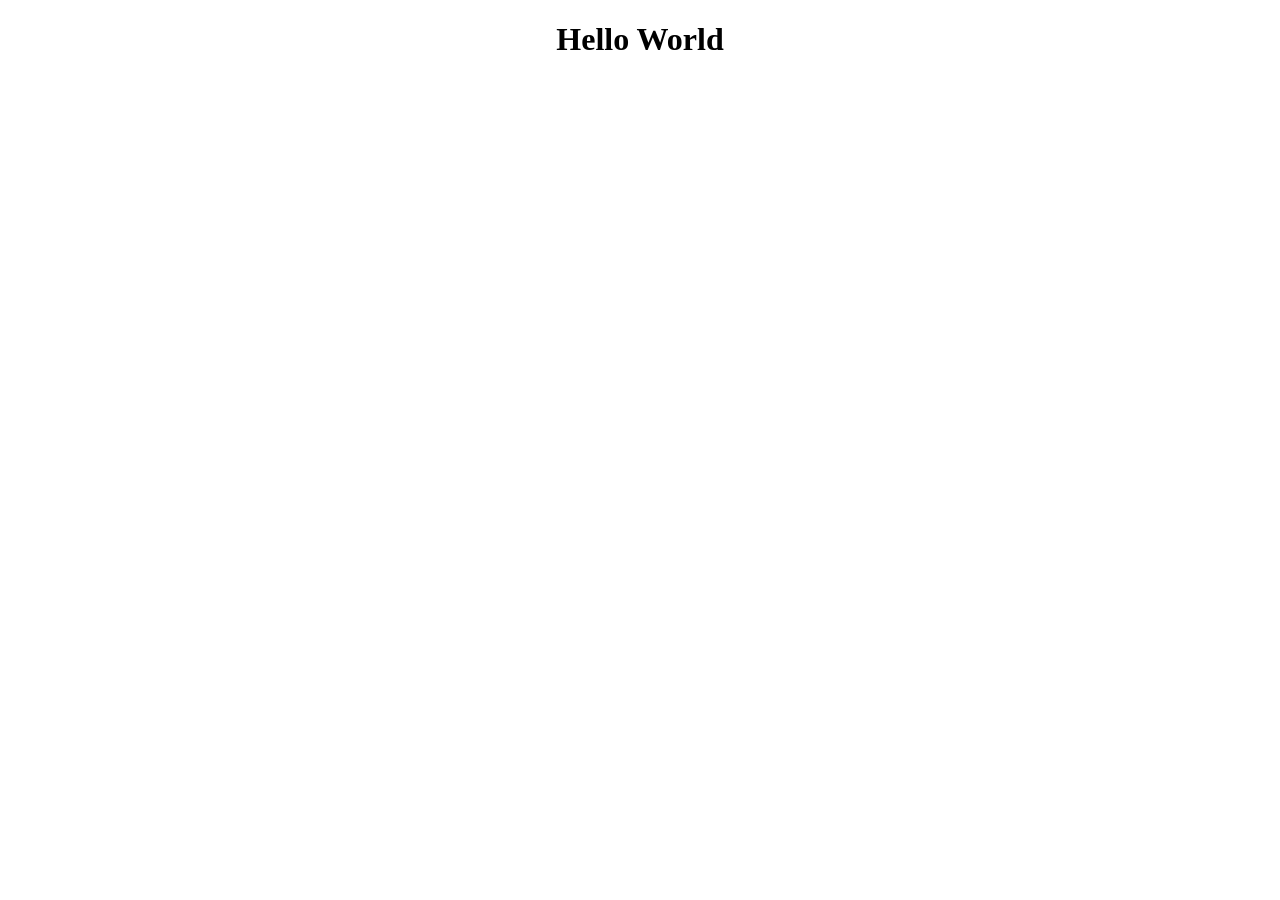
==== index.html @ 845182f7 "chore: prject setup" ====
<!DOCTYPE html>
<html lang="en">
<head>
    <meta charset="UTF-8">
    <meta name="viewport" content="width=device-width, initial-scale=1.0">
    <title>At Void Task USing Pure HTML & CSS

    </title>
</head>
<body>
    <div>
        <h1 style="text-align: center;">Hello World</h1>
    </div>
</body>
</html>
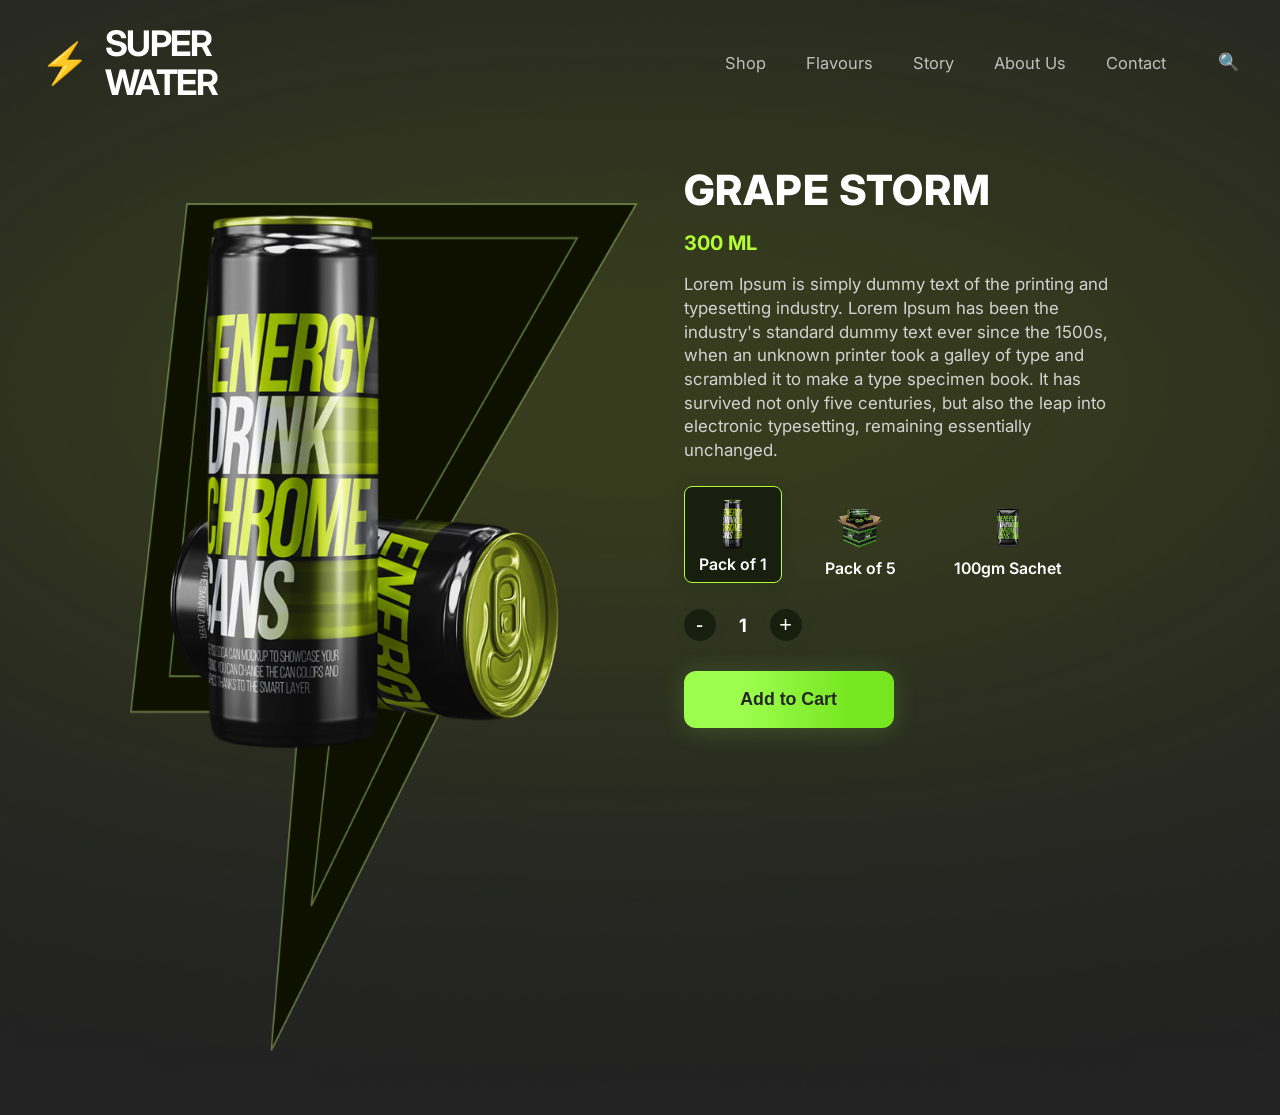
==== commit 46805fd3: "chore: added navbar and hero section" ====
--- a/index.html
+++ b/index.html
@@ -1,15 +1,80 @@
 <!DOCTYPE html>
 <html lang="en">
 <head>
-    <meta charset="UTF-8">
-    <meta name="viewport" content="width=device-width, initial-scale=1.0">
-    <title>At Void Task USing Pure HTML & CSS
-
-    </title>
+  <meta charset="UTF-8" />
+  <meta name="viewport" content="width=device-width, initial-scale=1.0"/>
+  <title>Super Water | Product Details</title>
+  <meta name="description" content="Super Water Energy Drink - Grape Storm Flavor, 300ML">
+  <link rel="stylesheet" href="css/style.css">
+  <!-- Google Fonts - Inter -->
+  <link rel="preconnect" href="https://fonts.googleapis.com">
+  <link rel="preconnect" href="https://fonts.gstatic.com" crossorigin>
+  <link href="https://fonts.googleapis.com/css2?family=Inter:wght@400;600;700;800&display=swap" rel="stylesheet">
 </head>
 <body>
-    <div>
-        <h1 style="text-align: center;">Hello World</h1>
+  <div class="product-page">
+    <header class="header">
+      <div class="header__logo">
+        <span class="header__logo-icon">⚡</span>
+        <span class="header__logo-text">SUPER<br>WATER</span>
+      </div>
+      <nav class="nav" aria-label="Main Navigation">
+        <ul class="nav__list">
+          <li class="nav__item"><a class="nav__link" href="#">Shop</a></li>
+          <li class="nav__item"><a class="nav__link" href="#">Flavours</a></li>
+          <li class="nav__item"><a class="nav__link" href="#">Story</a></li>
+          <li class="nav__item"><a class="nav__link" href="#">About Us</a></li>
+          <li class="nav__item"><a class="nav__link" href="#">Contact</a></li>
+        </ul>
+        <button class="nav__search" aria-label="Search">&#128269;</button>
+      </nav>
+      <button class="nav__menu-btn" aria-label="Menu" id="menuBtn">
+        &#9776;
+      </button>
+    </header>
+    <div class="nav__mobile-modal" id="mobileModal">
+      <ul class="nav__mobile-list">
+        <li><a class="nav__link" href="#">Shop</a></li>
+        <li><a class="nav__link" href="#">Flavours</a></li>
+        <li><a class="nav__link" href="#">Story</a></li>
+        <li><a class="nav__link" href="#">About Us</a></li>
+        <li><a class="nav__link" href="#">Contact</a></li>
+      </ul>
+      <button class="nav__mobile-close" id="closeModal" aria-label="Close">&times;</button>
     </div>
+    <main class="hero">
+      <section class="hero__left">
+        <img src="assets/images/super-water-can.png" alt="Super Water Energy Drink" class="hero__product-img"/>
+      </section>
+      <section class="hero__right">
+        <h1 class="hero__title">GRAPE STORM</h1>
+        <h2 class="hero__subtitle">300 ML</h2>
+        <p class="hero__desc">
+          Lorem Ipsum is simply dummy text of the printing and typesetting industry. Lorem Ipsum has been the industry's standard dummy text ever since the 1500s, when an unknown printer took a galley of type and scrambled it to make a type specimen book. It has survived not only five centuries, but also the leap into electronic typesetting, remaining essentially unchanged.
+        </p>
+        <div class="hero__packs">
+          <div class="pack-option pack-option--selected">
+            <img src="assets/images/pack-1.png" alt="Pack of 1" class="pack-option__img" />
+            <span class="pack-option__desc">Pack of 1</span>
+          </div>
+          <div class="pack-option">
+            <img src="assets/images/pack-5.png" alt="Pack of 5" class="pack-option__img" />
+            <span class="pack-option__desc">Pack of 5</span>
+          </div>
+          <div class="pack-option">
+            <img src="assets/images/pack-100gm.png" alt="100gm Sachet" class="pack-option__img" />
+            <span class="pack-option__desc">100gm Sachet</span>
+          </div>
+        </div>
+        <div class="hero__quantity">
+          <button class="quantity__btn" id="decrementBtn" type="button">-</button>
+          <span class="quantity__count" id="quantityCount">1</span>
+          <button class="quantity__btn" id="incrementBtn" type="button">+</button>
+        </div>
+        <button class="hero__addcart">Add to Cart</button>
+      </section>
+    </main>
+  </div>
+  <script src="js/script.js"></script>
 </body>
-</html>+</html>
--- a/css/style.css
+++ b/css/style.css
@@ -0,0 +1,612 @@
+/* ==========================================
+   SUPER WATER - Product Page Stylesheet
+   ========================================== */
+
+/* ==========================================
+   GLOBAL STYLES & RESET
+   ========================================== */
+* {
+  margin: 0;
+  padding: 0;
+  box-sizing: border-box;
+}
+
+html {
+  scroll-behavior: smooth;
+}
+
+body {
+  margin: 0;
+  background: #232323;
+  color: #fff;
+  font-family: 'Inter', -apple-system, BlinkMacSystemFont, 'Segoe UI', Arial, sans-serif;
+  overflow-x: hidden;
+}
+
+/* ==========================================
+   PRODUCT PAGE CONTAINER
+   ========================================== */
+.product-page {
+  background: #232323 url('../assets/images/hero-background.png') no-repeat center center;
+  background-size: cover;
+  /* min-height: 50vh; */
+  padding: 0;
+  position: relative;
+}
+
+/* ==========================================
+   HEADER & NAVIGATION
+   ========================================== */
+.header {
+  display: flex;
+  align-items: center;
+  justify-content: space-between;
+  padding: 24px 40px 0 40px;
+  position: relative;
+  background: transparent;
+}
+
+.header__logo {
+  display: flex;
+  align-items: center;
+  font-weight: bold;
+  font-size: 2.2rem;
+  letter-spacing: -0.04em;
+  line-height: 1.1;
+  cursor: pointer;
+  transition: transform 0.2s ease;
+}
+
+.header__logo:hover {
+  transform: scale(1.05);
+}
+
+.header__logo-icon {
+  font-size: 2.5rem;
+  color: #b3ff35;
+  margin-right: 16px;
+  animation: pulse 2s ease-in-out infinite;
+}
+
+@keyframes pulse {
+  0%, 100% {
+    opacity: 1;
+  }
+  50% {
+    opacity: 0.7;
+  }
+}
+
+.header__logo-text {
+  display: block;
+  color: #fff;
+}
+
+/* Navigation Styles */
+.nav {
+  display: flex;
+  align-items: center;
+  gap: 32px;
+}
+
+.nav__list {
+  display: flex;
+  align-items: center;
+  gap: 24px;
+  list-style: none;
+  padding: 0;
+  margin: 0;
+}
+
+.nav__link {
+  text-decoration: none;
+  color: #bfbfbf;
+  font-size: 1.03rem;
+  padding: 4px 8px;
+  position: relative;
+  transition: color 0.2s ease;
+}
+
+.nav__link::after {
+  content: '';
+  position: absolute;
+  bottom: 0;
+  left: 50%;
+  width: 0;
+  height: 2px;
+  background: #b3ff35;
+  transition: width 0.3s ease, left 0.3s ease;
+}
+
+.nav__link:hover,
+.nav__link:focus {
+  color: #b3ff35;
+  font-weight: 600;
+}
+
+.nav__link:hover::after {
+  width: 100%;
+  left: 0;
+}
+
+.nav__search {
+  background: transparent;
+  border: none;
+  color: #bfbfbf;
+  font-size: 1.08rem;
+  margin-left: 12px;
+  cursor: pointer;
+  transition: all 0.2s ease;
+}
+
+.nav__search:hover {
+  color: #b3ff35;
+  transform: scale(1.1);
+}
+
+.nav__menu-btn {
+  display: none;
+  background: none;
+  border: none;
+  color: #b3ff35;
+  font-size: 2.1rem;
+  cursor: pointer;
+  margin-left: 16px;
+  transition: transform 0.2s ease;
+}
+
+.nav__menu-btn:hover {
+  transform: rotate(90deg);
+}
+
+/* ==========================================
+   MOBILE NAVIGATION MODAL
+   ========================================== */
+.nav__mobile-modal {
+  display: none;
+  position: fixed;
+  top: 0;
+  left: 0;
+  right: 0;
+  z-index: 2000;
+  background: rgba(35, 35, 35, 0.98);
+  backdrop-filter: blur(10px);
+  padding: 32px 0 0 0;
+  animation: slideDown 0.3s ease;
+}
+
+.nav__mobile-modal.active {
+  display: block;
+}
+
+.nav__mobile-list {
+  list-style: none;
+  margin: 0;
+  padding: 0 24px;
+  display: flex;
+  flex-direction: column;
+  gap: 20px;
+  font-size: 1.15rem;
+}
+
+.nav__mobile-list .nav__link {
+  display: block;
+  padding: 12px 8px;
+  border-bottom: 1px solid rgba(179, 255, 53, 0.1);
+}
+
+.nav__mobile-close {
+  position: absolute;
+  top: 16px;
+  right: 24px;
+  background: none;
+  border: none;
+  font-size: 2rem;
+  color: #b3ff35;
+  cursor: pointer;
+  transition: transform 0.2s ease;
+}
+
+.nav__mobile-close:hover {
+  transform: rotate(90deg);
+}
+
+@keyframes slideDown {
+  from {
+    transform: translateY(-100%);
+    opacity: 0;
+  }
+  to {
+    transform: translateY(0);
+    opacity: 1;
+  }
+}
+
+/* ==========================================
+   HERO SECTION
+   ========================================== */
+.hero {
+  display: flex;
+  align-items: start;
+  min-height: 76vh;
+  padding: 64px 54px;
+  position: relative;
+  z-index: 1;
+  max-width: 1138px;
+  margin: 0 auto;
+}
+
+.hero__left {
+  flex: 1.1 1 0;
+  display: flex;
+  align-items: center;
+  justify-content: center;
+  position: relative;
+}
+
+.hero__product-img {
+  max-width: 638px;
+  height: 886px;
+  width: 98%;
+  /* object-fit: contain; */
+  animation: float 3s ease-in-out infinite;
+}
+
+@keyframes float {
+  0%, 100% {
+    transform: translateY(0);
+  }
+  50% {
+    transform: translateY(-10px);
+  }
+}
+
+.hero__right {
+  flex: 1 1 0;
+  display: flex;
+  flex-direction: column;
+  align-items: flex-start;
+  padding-left: 40px;
+  z-index: 1;
+}
+
+.hero__title {
+  font-size: 2.6rem;
+  font-weight: 800;
+  letter-spacing: 0.02em;
+  margin: 0 0 16px 0;
+  color: #fff;
+  animation: fadeInUp 0.6s ease;
+}
+
+@keyframes fadeInUp {
+  from {
+    opacity: 0;
+    transform: translateY(20px);
+  }
+  to {
+    opacity: 1;
+    transform: translateY(0);
+  }
+}
+
+.hero__subtitle {
+  font-size: 1.25rem;
+  font-weight: 700;
+  color: #b3ff35;
+  margin: 0 0 18px 0;
+  animation: fadeInUp 0.6s ease 0.1s backwards;
+}
+
+.hero__desc {
+  font-size: 1.055rem;
+  max-width: 440px;
+  color: #d3d3d3;
+  margin: 0 0 28px 0;
+  line-height: 1.4;
+  animation: fadeInUp 0.6s ease 0.2s backwards;
+}
+
+/* ==========================================
+   PACK OPTIONS
+   ========================================== */
+.hero__packs {
+  display: flex;
+  align-items: flex-end;
+  gap: 28px;
+  margin-bottom: 22px;
+  animation: fadeInUp 0.6s ease 0.3s backwards;
+}
+
+.pack-option {
+  display: flex;
+  flex-direction: column;
+  align-items: center;
+  cursor: pointer;
+  border-radius: 8px;
+  padding: 8px 14px;
+  background: transparent;
+  transition: all 0.3s ease;
+  border: 1.5px solid transparent;
+}
+
+.pack-option--selected,
+.pack-option:hover {
+  background: #181f0f;
+  border-color: #b3ff35;
+  box-shadow: 0 2px 16px 0 rgba(13, 38, 10, 0.2);
+  transform: translateY(-4px);
+}
+
+.pack-option__img {
+  width: 54px;
+  height: 54px;
+  object-fit: contain;
+  margin-bottom: 6px;
+  transition: transform 0.2s ease;
+}
+
+.pack-option:hover .pack-option__img {
+  transform: scale(1.1);
+}
+
+.pack-option__desc {
+  color: #fff;
+  font-weight: 600;
+  font-size: 0.99rem;
+  margin-bottom: 0px;
+  text-align: center;
+}
+
+/* ==========================================
+   QUANTITY SELECTOR
+   ========================================== */
+.hero__quantity {
+  display: flex;
+  align-items: center;
+  gap: 13px;
+  margin-bottom: 30px;
+  animation: fadeInUp 0.6s ease 0.4s backwards;
+}
+
+.quantity__btn {
+  width: 32px;
+  height: 32px;
+  border-radius: 50%;
+  border: none;
+  background: #181f0f;
+  color: #fff;
+  font-size: 1.35rem;
+  cursor: pointer;
+  transition: all 0.2s ease;
+  box-shadow: 0 1px 8px 0 rgba(38, 63, 38, 0.33);
+}
+
+.quantity__btn:hover {
+  background: #b3ff35;
+  color: #232323;
+  transform: scale(1.1);
+}
+
+.quantity__btn:active {
+  transform: scale(0.95);
+}
+
+.quantity__count {
+  font-weight: bold;
+  font-size: 1.15rem;
+  min-width: 28px;
+  text-align: center;
+  color: #fff;
+}
+
+/* ==========================================
+   ADD TO CART BUTTON
+   ========================================== */
+.hero__addcart {
+  margin-top: 0px;
+  padding: 18px 0px;
+  width: 210px;
+  font-size: 1.11rem;
+  border-radius: 12px;
+  border: none;
+  color: #242724;
+  background: linear-gradient(92deg, #9cfd4d 30%, #75e620 80%);
+  font-weight: 700;
+  cursor: pointer;
+  box-shadow: 0 2px 24px 0 rgba(136, 245, 82, 0.2);
+  transition: all 0.3s ease;
+  animation: fadeInUp 0.6s ease 0.5s backwards;
+  position: relative;
+  overflow: hidden;
+}
+
+.hero__addcart::before {
+  content: '';
+  position: absolute;
+  top: 50%;
+  left: 50%;
+  width: 0;
+  height: 0;
+  border-radius: 50%;
+  background: rgba(255, 255, 255, 0.3);
+  transform: translate(-50%, -50%);
+  transition: width 0.6s, height 0.6s;
+}
+
+.hero__addcart:hover::before {
+  width: 300px;
+  height: 300px;
+}
+
+.hero__addcart:hover {
+  background: linear-gradient(88deg, #b3ff35 30%, #75e620 90%);
+  /* color: #fff; */
+  box-shadow: 0 4px 28px 0 rgba(179, 255, 53, 0.4);
+  transform: translateY(-2px);
+}
+
+.hero__addcart:active {
+  transform: translateY(0);
+}
+
+/* ==========================================
+   RESPONSIVE STYLES
+   ========================================== */
+
+/* Tablet (1024px and below) */
+@media (max-width: 1024px) {
+  .hero {
+    align-items: flex-start;
+    padding: 54px 28px;
+  }
+
+  .hero__left {
+    align-items: flex-start;
+    justify-content: flex-start;
+  }
+
+  .hero__right {
+    padding-left: 20px;
+    margin-top: 0;
+    width: 100%;
+  }
+
+  .hero__product-img {
+    max-width: 450px;
+    height: auto;
+  }
+}
+
+/* Mobile (768px and below) */
+@media (max-width: 768px) {
+  .header {
+    padding: 16px 14px 0 14px;
+  }
+
+  .header__logo {
+    font-size: 1.8rem;
+  }
+
+  .header__logo-icon {
+    font-size: 2rem;
+    margin-right: 12px;
+  }
+
+  .nav__list,
+  .nav__search {
+    display: none;
+  }
+
+  .nav__menu-btn {
+    display: block;
+  }
+
+  .hero {
+    flex-direction: column;
+    padding: 20px 16px;
+    align-items: center;
+  }
+
+  .hero__left {
+    width: 100%;
+    justify-content: center;
+    align-items: center;
+    padding-bottom: 20px;
+  }
+
+  .hero__product-img {
+    max-width: 300px;
+    height: auto;
+    margin: 0 auto;
+    display: block;
+  }
+
+  .hero__right {
+    padding-left: 0;
+    align-items: center;
+    text-align: center;
+    width: 100%;
+  }
+
+  .hero__title {
+    font-size: 2rem;
+  }
+
+  .hero__subtitle {
+    font-size: 1.1rem;
+  }
+
+  .hero__desc {
+    font-size: 0.99rem;
+    text-align: left;
+  }
+
+  .hero__packs {
+    gap: 12px;
+    flex-wrap: wrap;
+    justify-content: center;
+  }
+
+  .pack-option {
+    padding: 6px 10px;
+  }
+
+  .pack-option__img {
+    width: 48px;
+    height: 48px;
+  }
+
+  .pack-option__desc {
+    font-size: 0.9rem;
+  }
+
+  .hero__addcart {
+    width: 100%;
+    max-width: 280px;
+  }
+}
+
+/* Small Mobile (480px and below) */
+@media (max-width: 480px) {
+  .header__logo {
+    font-size: 1.5rem;
+  }
+
+  .hero__title {
+    font-size: 1.6rem;
+  }
+
+  .hero__packs {
+    gap: 8px;
+  }
+
+  .pack-option__img {
+    width: 40px;
+    height: 40px;
+  }
+
+  .pack-option__desc {
+    font-size: 0.85rem;
+  }
+}
+
+/* ==========================================
+   ACCESSIBILITY & FOCUS STATES
+   ========================================== */
+button:focus,
+a:focus {
+  outline: 2px solid #b3ff35;
+  outline-offset: 2px;
+}
+
+/* Reduce motion for users who prefer it */
+@media (prefers-reduced-motion: reduce) {
+  *,
+  *::before,
+  *::after {
+    animation-duration: 0.01ms !important;
+    animation-iteration-count: 1 !important;
+    transition-duration: 0.01ms !important;
+  }
+}
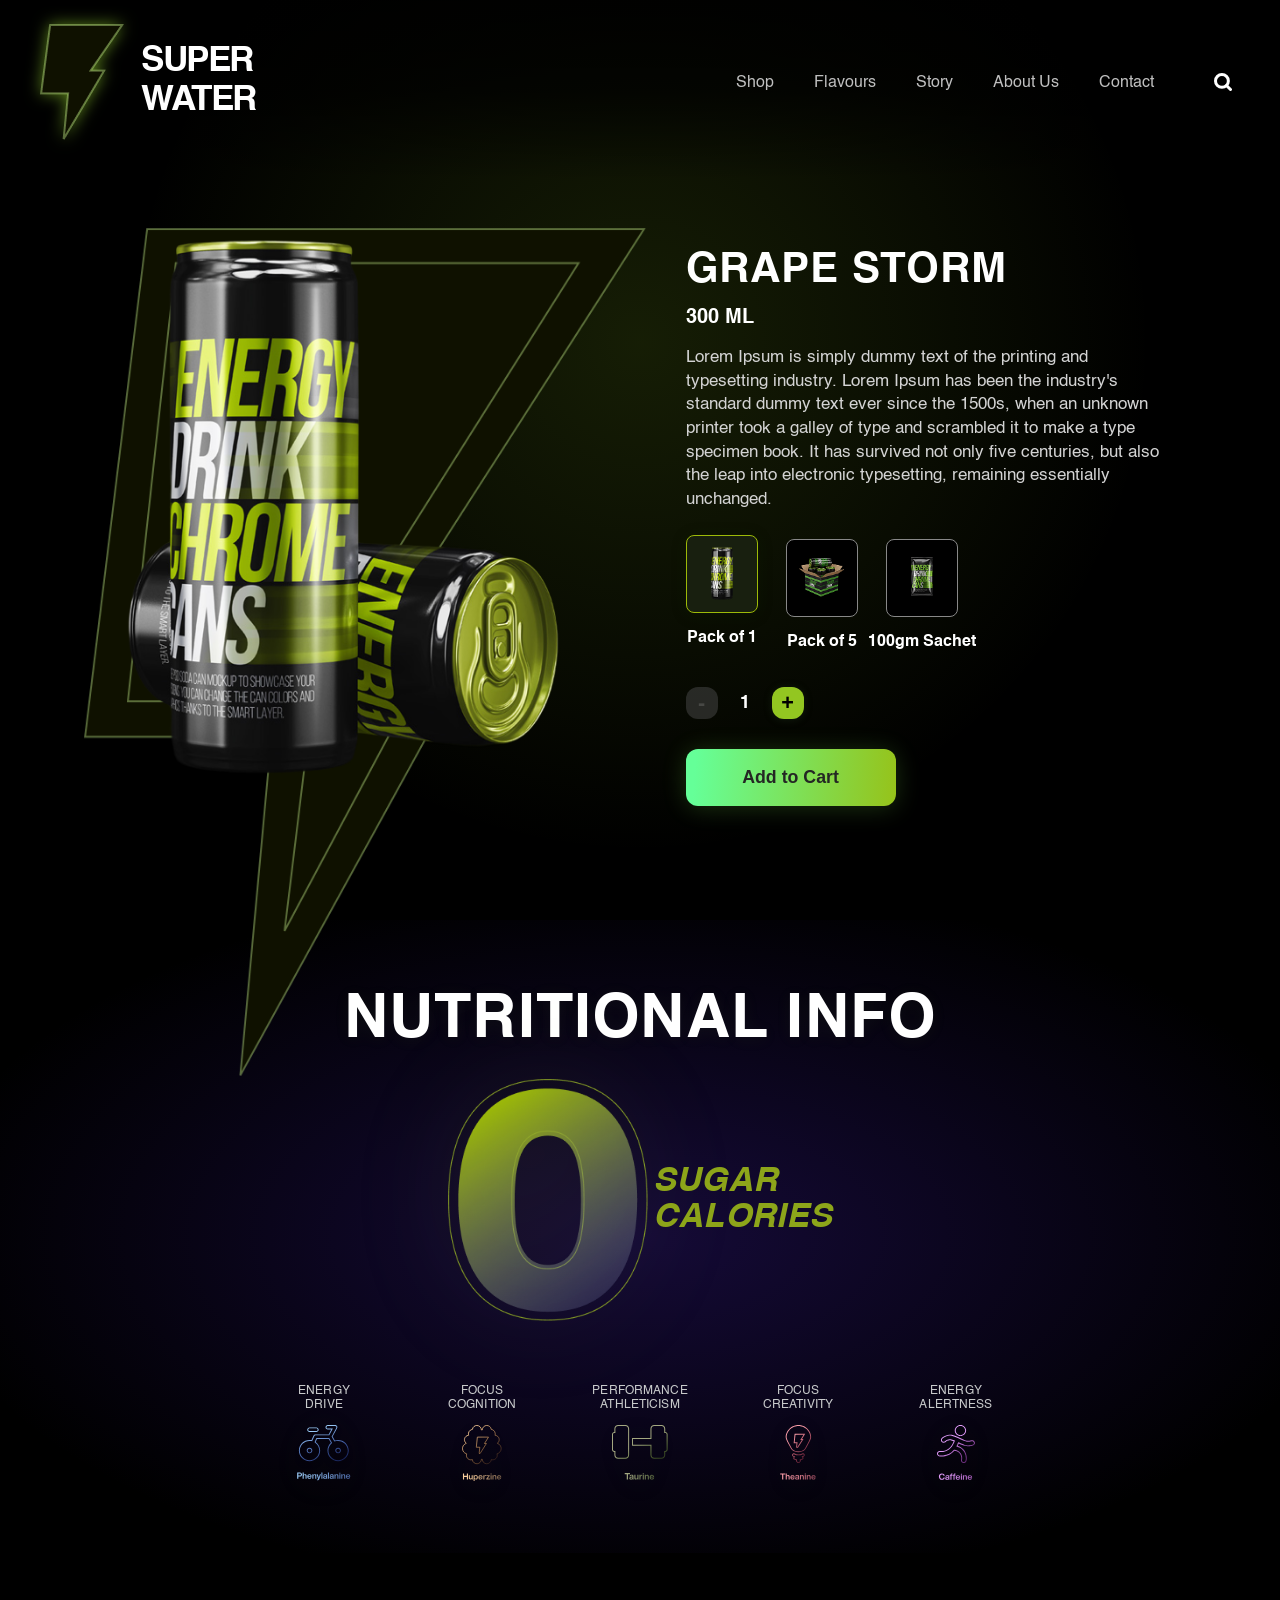
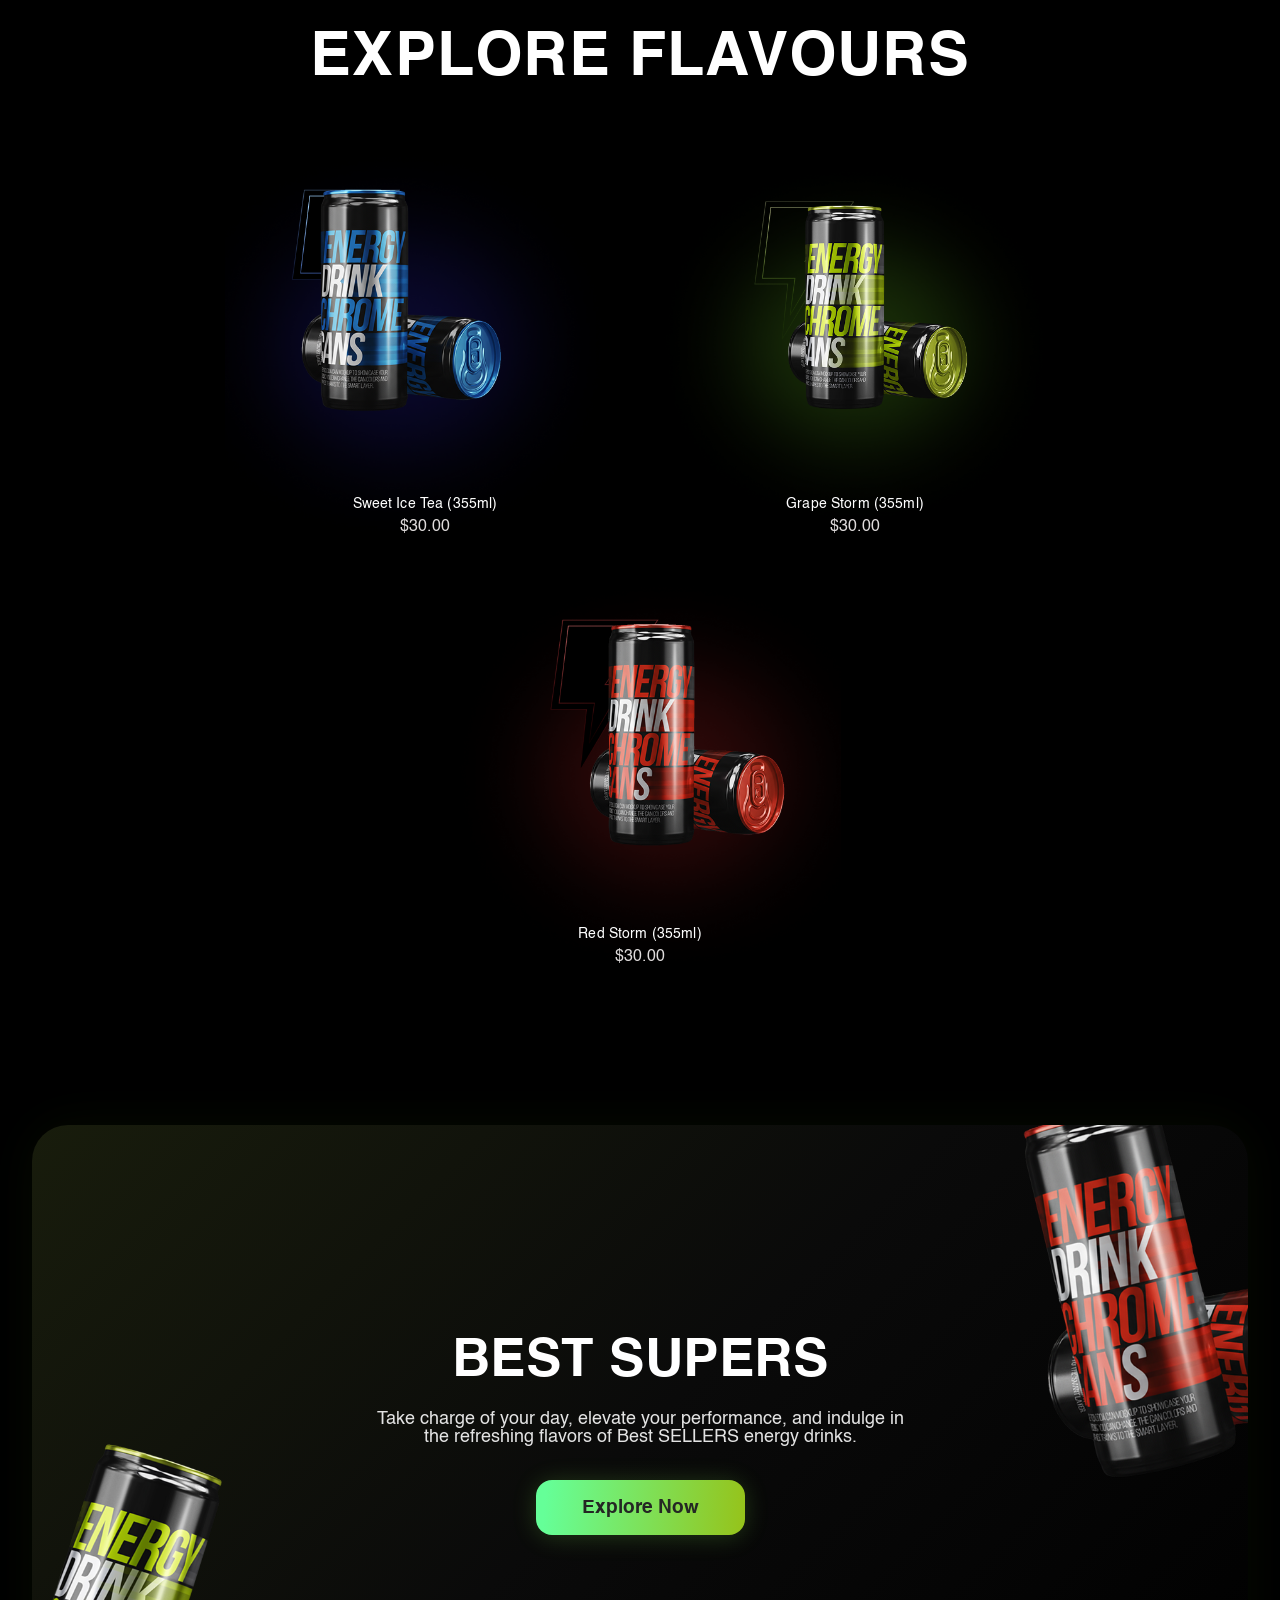
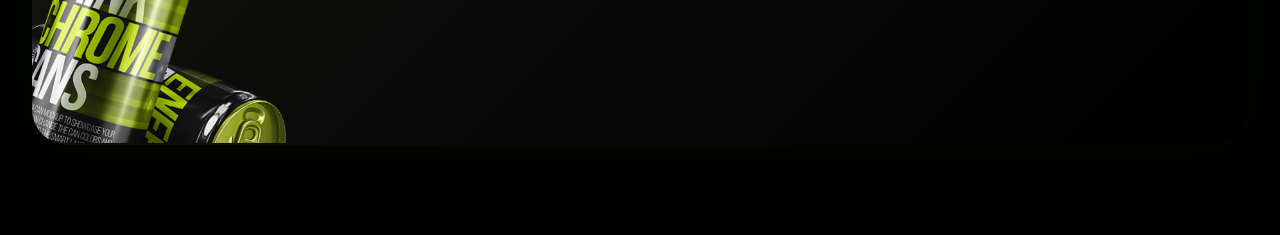
==== commit 50aaa9fe: "chore: added remaining sections" ====
--- a/index.html
+++ b/index.html
@@ -15,7 +15,7 @@
   <div class="product-page">
     <header class="header">
       <div class="header__logo">
-        <span class="header__logo-icon">⚡</span>
+        <img src="assets/images/logo.png" alt="Super Water Logo" class="header__logo-icon" />
         <span class="header__logo-text">SUPER<br>WATER</span>
       </div>
       <nav class="nav" aria-label="Main Navigation">
@@ -26,7 +26,9 @@
           <li class="nav__item"><a class="nav__link" href="#">About Us</a></li>
           <li class="nav__item"><a class="nav__link" href="#">Contact</a></li>
         </ul>
-        <button class="nav__search" aria-label="Search">&#128269;</button>
+        <button class="nav__search" aria-label="Search">
+          <img src="assets/icons/search-icon.svg" alt="Search" class="nav__search-icon" />
+        </button>
       </nav>
       <button class="nav__menu-btn" aria-label="Menu" id="menuBtn">
         &#9776;
@@ -75,6 +77,100 @@
       </section>
     </main>
   </div>
+
+  <section class="nutrition">
+  <div class="nutrition__container">
+    <h2 class="nutrition__title">NUTRITIONAL INFO</h2>
+    <div class="nutrition__main">
+      <img src="assets/images/calories-text.png" alt="Zero Sugar Calories" class="nutrition__zero-img" />
+      <div class="nutrition__zero-labels">
+        <span class="nutrition__sugarcalories">SUGAR<br>CALORIES</span>
+      </div>
+    </div>
+    <div class="nutrition__benefits">
+      <div class="nutrition__benefit">
+        <span class="nutrition__benefit-label">ENERGY<br>DRIVE</span>
+        <img src="assets/icons/energy-drive.svg" alt="Energy Drive Icon" class="nutrition__benefit-icon" />
+      </div>
+      <div class="nutrition__benefit">
+        <span class="nutrition__benefit-label">FOCUS<br>COGNITION</span>
+        <img src="assets/icons/focus-cognition.svg" alt="Focus Cognition Icon" class="nutrition__benefit-icon" />
+      </div>
+      <div class="nutrition__benefit">
+        <span class="nutrition__benefit-label">PERFORMANCE<br>ATHLETICISM</span>
+        <img src="assets/icons/performance-athleticism.svg" alt="Performance Athleticism Icon" class="nutrition__benefit-icon" />
+      </div>
+      <div class="nutrition__benefit">
+        <span class="nutrition__benefit-label">FOCUS<br>CREATIVITY</span>
+        <img src="assets/icons/focus-creativity.svg" alt="Focus Creativity Icon" class="nutrition__benefit-icon" />
+      </div>
+      <div class="nutrition__benefit">
+        <span class="nutrition__benefit-label">ENERGY<br>ALERTNESS</span>
+        <img src="assets/icons/energy-alertness.svg" alt="Energy Alertness Icon" class="nutrition__benefit-icon" />
+      </div>
+    </div>
+  </div>
+</section>
+
+<section class="flavours">
+  <div class="flavours__container">
+    <h2 class="flavours__title">EXPLORE FLAVOURS</h2>
+    <div class="flavours__grid">
+      <div class="flavour-card">
+        <div class="flavour-card__image flavour-card__image--blue">
+          <img src="assets/images/sweet-ice-tea.png" alt="Sweet Ice Tea" />
+        </div>
+        <div class="flavour-card__info">
+          <p class="flavour-card__name">Sweet Ice Tea (355ml)</p>
+          <p class="flavour-card__price">$30.00</p>
+        </div>
+      </div>
+      <div class="flavour-card">
+        <div class="flavour-card__image flavour-card__image--green">
+          <img src="assets/images/grape-storm.png" alt="Grape Storm" />
+        </div>
+        <div class="flavour-card__info">
+          <p class="flavour-card__name">Grape Storm (355ml)</p>
+          <p class="flavour-card__price">$30.00</p>
+        </div>
+      </div>
+      <div class="flavour-card">
+        <div class="flavour-card__image flavour-card__image--red">
+          <img src="assets/images/red-storm.png" alt="Red Storm" />
+        </div>
+        <div class="flavour-card__info">
+          <p class="flavour-card__name">Red Storm (355ml)</p>
+          <p class="flavour-card__price">$30.00</p>
+        </div>
+      </div>
+    </div>
+  </div>
+</section>
+
+<section class="best-supers">
+  <div class="best-supers__container">
+    <img
+      src="assets/images/best-left.png"
+      alt="Grape Chrome Can"
+      class="best-supers__can best-supers__can--left"
+    />
+    <div class="best-supers__content">
+      <h2 class="best-supers__title">BEST SUPERS</h2>
+      <p class="best-supers__desc">
+        Take charge of your day, elevate your performance, and indulge in the refreshing flavors of Best SELLERS energy drinks.
+      </p>
+      <a href="#" class="best-supers__cta">Explore Now</a>
+    </div>
+    <img
+      src="assets/images/best-right.png"
+      alt="Red Chrome Can"
+      class="best-supers__can best-supers__can--right"
+    />
+  </div>
+</section>
+
+
+
   <script src="js/script.js"></script>
 </body>
 </html>
--- a/css/style.css
+++ b/css/style.css
@@ -1,6 +1,65 @@
 /* ==========================================
    SUPER WATER - Product Page Stylesheet
    ========================================== */
+
+/* ==========================================
+   FONT FACE DECLARATIONS
+   ========================================== */
+@font-face {
+  font-family: 'Helvetica';
+  src: url('../assets/fonts/helvetica-255/Helvetica.ttf') format('truetype');
+  font-weight: 400;
+  font-style: normal;
+  font-display: swap;
+}
+
+@font-face {
+  font-family: 'Helvetica';
+  src: url('../assets/fonts/helvetica-255/Helvetica-Bold.ttf') format('truetype');
+  font-weight: 700;
+  font-style: normal;
+  font-display: swap;
+}
+
+@font-face {
+  font-family: 'Helvetica';
+  src: url('../assets/fonts/helvetica-255/Helvetica-Oblique.ttf') format('truetype');
+  font-weight: 400;
+  font-style: italic;
+  font-display: swap;
+}
+
+@font-face {
+  font-family: 'Helvetica';
+  src: url('../assets/fonts/helvetica-255/Helvetica-BoldOblique.ttf') format('truetype');
+  font-weight: 700;
+  font-style: italic;
+  font-display: swap;
+}
+
+@font-face {
+  font-family: 'Helvetica Light';
+  src: url('../assets/fonts/helvetica-255/helvetica-light-587ebe5a59211.ttf') format('truetype');
+  font-weight: 300;
+  font-style: normal;
+  font-display: swap;
+}
+
+@font-face {
+  font-family: 'Helvetica Rounded';
+  src: url('../assets/fonts/helvetica-255/helvetica-rounded-bold-5871d05ead8de.otf') format('opentype');
+  font-weight: 700;
+  font-style: normal;
+  font-display: swap;
+}
+
+@font-face {
+  font-family: 'Helvetica Compressed';
+  src: url('../assets/fonts/helvetica-255/helvetica-compressed-5871d14b6903a.otf') format('opentype');
+  font-weight: 400;
+  font-style: normal;
+  font-display: swap;
+}
 
 /* ==========================================
    GLOBAL STYLES & RESET
@@ -17,9 +76,9 @@
 
 body {
   margin: 0;
-  background: #232323;
+  background: #000000;
   color: #fff;
-  font-family: 'Inter', -apple-system, BlinkMacSystemFont, 'Segoe UI', Arial, sans-serif;
+  font-family: 'Helvetica', -apple-system, BlinkMacSystemFont, 'Segoe UI', Arial, sans-serif;
   overflow-x: hidden;
 }
 
@@ -27,9 +86,8 @@
    PRODUCT PAGE CONTAINER
    ========================================== */
 .product-page {
-  background: #232323 url('../assets/images/hero-background.png') no-repeat center center;
-  background-size: cover;
-  /* min-height: 50vh; */
+  background: #000000;
+  background-image: radial-gradient(circle at 50% 30%, rgba(147, 198, 33, 0.15) 0%, rgba(147, 198, 33, 0.08) 25%, rgba(0, 0, 0, 0) 50%);
   padding: 0;
   position: relative;
 }
@@ -43,7 +101,9 @@
   justify-content: space-between;
   padding: 24px 40px 0 40px;
   position: relative;
-  background: transparent;
+  background: linear-gradient(180deg, rgba(0, 0, 0, 0.9) 0%, rgba(0, 0, 0, 0.7) 50%, rgba(0, 0, 0, 0) 100%);
+  z-index: 100;
+  padding-bottom: 40px;
 }
 
 .header__logo {
@@ -62,10 +122,9 @@
 }
 
 .header__logo-icon {
-  font-size: 2.5rem;
-  color: #b3ff35;
   margin-right: 16px;
   animation: pulse 2s ease-in-out infinite;
+  filter: drop-shadow(0 0 8px rgba(179, 255, 53, 0.5));
 }
 
 @keyframes pulse {
@@ -137,11 +196,21 @@
   margin-left: 12px;
   cursor: pointer;
   transition: all 0.2s ease;
-}
-
-.nav__search:hover {
-  color: #b3ff35;
-  transform: scale(1.1);
+  padding: 8px;
+  display: flex;
+  align-items: center;
+  justify-content: center;
+}
+
+.nav__search-icon {
+  width: 18px;
+  height: 18px;
+  transition: all 0.2s ease;
+}
+
+.nav__search:hover .nav__search-icon {
+  transform: scale(1.2);
+  filter: drop-shadow(0 0 4px rgba(179, 255, 53, 0.6));
 }
 
 .nav__menu-btn {
@@ -229,10 +298,10 @@
   display: flex;
   align-items: start;
   min-height: 76vh;
-  padding: 64px 54px;
+  padding: 10px 54px 64px 54px;
   position: relative;
   z-index: 1;
-  max-width: 1138px;
+  max-width: 1220px;
   margin: 0 auto;
 }
 
@@ -242,12 +311,15 @@
   align-items: center;
   justify-content: center;
   position: relative;
-}
-
-.hero__product-img {
   max-width: 638px;
   height: 886px;
-  width: 98%;
+
+
+}
+
+.hero__product-img {
+    width: 100%;
+    height: 100%;
   /* object-fit: contain; */
   animation: float 3s ease-in-out infinite;
 }
@@ -268,11 +340,13 @@
   align-items: flex-start;
   padding-left: 40px;
   z-index: 1;
+  padding-top: 60px;
 }
 
 .hero__title {
   font-size: 2.6rem;
-  font-weight: 800;
+  font-weight: 700;
+  font-family: 'Helvetica', sans-serif;
   letter-spacing: 0.02em;
   margin: 0 0 16px 0;
   color: #fff;
@@ -293,14 +367,14 @@
 .hero__subtitle {
   font-size: 1.25rem;
   font-weight: 700;
-  color: #b3ff35;
+  color: #fff;
   margin: 0 0 18px 0;
   animation: fadeInUp 0.6s ease 0.1s backwards;
 }
 
 .hero__desc {
   font-size: 1.055rem;
-  max-width: 440px;
+  max-width: 480px;
   color: #d3d3d3;
   margin: 0 0 28px 0;
   line-height: 1.4;
@@ -324,16 +398,17 @@
   align-items: center;
   cursor: pointer;
   border-radius: 8px;
-  padding: 8px 14px;
-  background: transparent;
+  padding: 8px 8px;
+  background: black;
+  border: 1.5px solid #888;
   transition: all 0.3s ease;
-  border: 1.5px solid transparent;
+  position: relative;
 }
 
 .pack-option--selected,
 .pack-option:hover {
   background: #181f0f;
-  border-color: #b3ff35;
+  border-color: #9DBA08;
   box-shadow: 0 2px 16px 0 rgba(13, 38, 10, 0.2);
   transform: translateY(-4px);
 }
@@ -346,17 +421,30 @@
   transition: transform 0.2s ease;
 }
 
-.pack-option:hover .pack-option__img {
-  transform: scale(1.1);
+.pack-option:hover .pack-option__img,
+.pack-option--selected .pack-option__img {
+  transform: scale(1.06);
 }
 
 .pack-option__desc {
   color: #fff;
   font-weight: 600;
   font-size: 0.99rem;
-  margin-bottom: 0px;
+  margin-top: 14px;
+  margin-bottom: 0; /* Keep zero since label is below image */
   text-align: center;
-}
+  position: absolute;
+  left: 50%;
+  bottom: -34px; /* Move label below box across all cards */
+  transform: translateX(-50%);
+  pointer-events: none; /* Label shouldn't affect click */
+  white-space: nowrap;
+}
+
+.hero__packs {
+  position: relative; /* for proper stacking if needed */
+}
+
 
 /* ==========================================
    QUANTITY SELECTOR
@@ -366,17 +454,19 @@
   align-items: center;
   gap: 13px;
   margin-bottom: 30px;
+  margin-top: 48px;
   animation: fadeInUp 0.6s ease 0.4s backwards;
 }
 
 .quantity__btn {
   width: 32px;
   height: 32px;
-  border-radius: 50%;
+  border-radius: 12px;
   border: none;
-  background: #181f0f;
-  color: #fff;
+  background: #93C621;
+  color: black;
   font-size: 1.35rem;
+  font-weight: bold;
   cursor: pointer;
   transition: all 0.2s ease;
   box-shadow: 0 1px 8px 0 rgba(38, 63, 38, 0.33);
@@ -390,6 +480,19 @@
 
 .quantity__btn:active {
   transform: scale(0.95);
+}
+
+.quantity__btn:disabled {
+  background: #4a4a4a;
+  color: #888;
+  cursor: not-allowed;
+  opacity: 0.5;
+  box-shadow: none;
+}
+
+.quantity__btn:disabled:hover {
+  transform: none;
+  background: #4a4a4a;
 }
 
 .quantity__count {
@@ -411,7 +514,7 @@
   border-radius: 12px;
   border: none;
   color: #242724;
-  background: linear-gradient(92deg, #9cfd4d 30%, #75e620 80%);
+  background: linear-gradient(94.25deg, #65FF98 4.65%, #9DBA08 113.58%);
   font-weight: 700;
   cursor: pointer;
   box-shadow: 0 2px 24px 0 rgba(136, 245, 82, 0.2);
@@ -456,6 +559,10 @@
 
 /* Tablet (1024px and below) */
 @media (max-width: 1024px) {
+  .nav__list {
+    gap: 4px;
+  }
+
   .hero {
     align-items: flex-start;
     padding: 54px 28px;
@@ -464,9 +571,11 @@
   .hero__left {
     align-items: flex-start;
     justify-content: flex-start;
+    height: auto;
   }
 
   .hero__right {
+    padding-top: 30px;
     padding-left: 20px;
     margin-top: 0;
     width: 100%;
@@ -489,7 +598,8 @@
   }
 
   .header__logo-icon {
-    font-size: 2rem;
+    width: 60px;
+    height: auto;
     margin-right: 12px;
   }
 
@@ -562,13 +672,23 @@
   }
 
   .hero__addcart {
-    width: 100%;
-    max-width: 280px;
+    width: 180px;
+    max-width: 180px;
+    padding: 14px 0px;
+    font-size: 0.95rem;
   }
 }
 
 /* Small Mobile (480px and below) */
 @media (max-width: 480px) {
+
+  .hero__right {
+    padding-left: 0;
+    align-items:flex-start;
+    text-align: flex-start;
+    width: 100%;
+  }
+    
   .header__logo {
     font-size: 1.5rem;
   }
@@ -610,3 +730,504 @@
     transition-duration: 0.01ms !important;
   }
 }
+
+
+
+
+
+/* --- Nutrition Info Section --- */
+.nutrition {
+  width: 100%;
+  background: #000000;
+background-image: radial-gradient(ellipse at center, rgba(67, 33, 179, 0.309) 0%, rgba(180, 170, 240, 0) 80%);
+  padding: 70px 0 70px 0;
+  display: flex;
+  justify-content: center;
+  align-items: center;
+  position: relative;
+}
+
+@media (min-width: 1025px) {
+  .nutrition {
+    margin-top: -220px;
+  }
+}
+.nutrition__container {
+  max-width: 1240px;
+  width: 100%;
+  padding: 0 24px;
+  margin: 0 auto;
+  display: flex;
+  flex-direction: column;
+  align-items: center;
+}
+.nutrition__title {
+  font-family: 'Helvetica', 'Inter', Arial, sans-serif;
+  font-weight: 700;
+  font-size: 3.8rem;
+  letter-spacing: 0.02em;
+  color: #fff;
+  text-align: center;
+  margin-bottom: 28px;
+  text-shadow: 0 2px 16px rgba(128,180,45,0.07);
+}
+.nutrition__main {
+  display: flex;
+  align-items: center;
+  justify-content: center;
+  gap: 1px;
+  margin-bottom: 38px;
+  flex-wrap: wrap;
+}
+.nutrition__zero-img {
+  width: 200px;
+  max-width: 40vw;
+  height: auto;
+  display: block;
+  filter: drop-shadow(0 4px 52px rgba(141,165,26,0.15));
+}
+.nutrition__zero-labels {
+  display: flex;
+  flex-direction: column;
+  justify-content: center;
+  align-items: flex-start;
+  margin-left: 4px;
+}
+.nutrition__sugarcalories {
+  font-family: 'Helvetica', 'Inter', Arial, sans-serif;
+  font-style: italic;
+  font-weight: 700;
+  font-size: 2.1rem;
+  color: #8DA51A;
+  line-height: 1.08;
+  letter-spacing: 0.01em;
+  text-align: left;
+}
+.nutrition__benefits {
+  width: 100%;
+  display: flex;
+  align-items: flex-start;
+  justify-content: center;
+  gap: 38px;
+  margin-top: 26px;
+  flex-wrap: wrap;
+}
+.nutrition__benefit {
+  display: flex;
+  flex-direction: column;
+  align-items: center;
+  min-width: 120px;
+}
+.nutrition__benefit-label {
+  font-family: 'Helvetica', 'Inter', Arial, sans-serif;
+  font-weight: 400;
+  font-size: 12px;
+  color: #C8CACB;
+  text-align: center;
+  margin-bottom: 12px;
+  line-height: 1.14;
+  letter-spacing: 0.01em;
+}
+
+.nutrition__benefit-icon {
+  width: 58px;
+  height: 58px;
+  object-fit: contain;
+  display: block;
+  filter: drop-shadow(0 3px 18px rgba(141, 165, 26, 0.1));
+  transition: transform 0.2s;
+}
+.nutrition__benefit-icon:hover {
+  transform: scale(1.08);
+}
+@media (max-width: 1024px) {
+  .nutrition__main {
+    gap: 18px;
+    margin-bottom: 20px;
+  }
+  .nutrition__zero-img {
+    width: 130px;
+    max-width: 60vw;
+  }
+  .nutrition__sugarcalories {
+    font-size: 1.6rem;
+  }
+  .nutrition__title {
+    font-size: 2.2rem;
+  }
+  .nutrition__benefit-icon {
+    width: 46px;
+    height: 46px;
+  }
+  .nutrition__benefit-label {
+    font-size: 0.95rem;
+    margin-bottom: 9px;
+  }
+  .nutrition__benefit {
+    min-width: 80px;
+  }
+  .nutrition__benefits {
+    gap: 14px;
+  }
+}
+@media (max-width: 768px) {
+  .nutrition {
+    padding: 46px 0 46px 0;
+  }
+  .nutrition__main { gap: 10px; }
+  .nutrition__zero-img { width: 95px; }
+  .nutrition__sugarcalories { font-size: 1rem; }
+  .nutrition__title { font-size: 1.5rem; }
+  .nutrition__benefits { row-gap: 20px; }
+  .nutrition__benefit-label { font-size: 0.8rem; margin-bottom: 8px;}
+  .nutrition__benefit-icon { width: 32px; height: 32px;}
+}
+
+
+
+
+
+
+/* --- Explore Flavours Section --- */
+.flavours {
+  width: 100%;
+  background: #000;
+  padding: 75px 0 60px 0;
+  display: flex;
+  justify-content: center;
+  align-items: center;
+  position: relative;
+}
+
+.flavours__container {
+  max-width: 1440px;
+  width: 100%;
+  padding: 0 24px;
+  margin: 0 auto;
+  display: flex;
+  flex-direction: column;
+  align-items: center;
+}
+
+.flavours__title {
+  font-family: 'Helvetica', 'Inter', Arial, sans-serif;
+  font-weight: 800;
+  font-size: 3.8rem;
+  color: #fff;
+  text-align: center;
+  letter-spacing: 0.02em;
+  margin-bottom: 46px;
+  text-shadow: 0 2px 24px rgba(0,0,0,0.12);
+}
+
+.flavours__grid {
+  display: flex;
+  flex-wrap: wrap;
+  justify-content: center;
+  align-items: flex-start;
+  gap: 40px;
+  width: 100%;
+  margin: 0 auto;
+}
+
+.flavour-card {
+  display: flex;
+  flex-direction: column;
+  align-items: center;
+  text-align: center;
+  justify-content: flex-start;
+  position: relative;
+  flex: 0 1 auto;
+}
+
+.flavour-card__image {
+  width: 420px;
+  max-width: 90vw;
+  height: 420px;
+  display: flex;
+  align-items: center;
+  justify-content: center;
+  border-radius: 16px;
+  position: relative;
+  overflow: hidden;
+}
+
+.flavour-card__image img {
+  width: 100%;
+  height: 100%;
+  object-fit: contain;
+  position: relative;
+  z-index: 2;
+}
+
+.flavour-card__info {
+  position: absolute;
+  bottom: 20px;
+  left: 50%;
+  transform: translateX(-50%);
+  z-index: 3;
+  width: 100%;
+  padding: 0 10px;
+}
+
+.flavour-card__name {
+  font-family: 'Helvetica', 'Inter', Arial, sans-serif;
+  font-weight: 500;
+  font-size: 14px;
+  color: #fff;
+  margin: 0 0 7px 0;
+  letter-spacing: 0.01em;
+}
+
+.flavour-card__price {
+  font-family: 'Helvetica', 'Inter', Arial, sans-serif;
+  font-weight: 400;
+  font-size: 1.03rem;
+  color: #dfdbdb;
+  letter-spacing: 0.01em;
+  margin: 0;
+}
+
+/* Grid responsive breakpoints */
+@media (min-width: 769px) and (max-width: 1024px) {
+  .flavours__grid {
+    gap: 10px;
+  }
+  .flavours__title { font-size: 2.2rem; margin-bottom: 30px; }
+  .flavour-card__image { width: 360px; max-width: 45vw; height: 360px; }
+}
+
+@media (min-width: 1025px) {
+  .flavours__grid {
+    gap: 10px;
+  }
+}
+
+@media (max-width: 768px) {
+  .flavours {
+    padding: 52px 0 30px 0;
+  }
+  .flavours__title { font-size: 1.5rem; margin-bottom: 18px; }
+  .flavour-card__image { width: 320px; max-width: 90vw; height: 320px; }
+  .flavour-card__name { font-size: 14px;}
+  .flavour-card__price { font-size: 0.93rem;}
+  .flavours__grid { gap: 27px;}
+}
+
+@media (max-width: 480px) {
+  .flavour-card__image { width: 240px; max-width: 90vw; height: 240px;}
+  .flavour-card__name { font-size: 12px;}
+  .flavours__title { font-size: 1.5rem; }
+}
+
+
+
+
+
+
+
+
+
+/* --- Best Supers Section --- */
+.best-supers {
+  width: 100%;
+  background: #000;
+  padding: 80px 0 90px 0;
+  display: flex;
+  justify-content: center;
+  align-items: center;
+  position: relative;
+  z-index: 1;
+}
+
+.best-supers__container {
+  max-width: 1280px;
+  margin: 0 auto;
+  width: 95%;
+  min-height: 620px;
+  background: linear-gradient(
+    /* Direction: from top-left to bottom-right (135 degrees) */
+    135deg, 
+    /* Starting Color: Very dark, desaturated olive-green/yellow-black */
+    #181c0c 0%,
+    /* Transition Color: Darker black */
+    #0a0a0a 50%, 
+    /* Ending Color: Solid black */
+    #000000 100%
+  );
+
+  border-radius: 36px;
+  box-shadow: 0 0 52px 0 rgba(24, 41, 9, 0.26);
+  position: relative;
+  display: flex;
+  align-items: center;
+  justify-content: center;
+  overflow: hidden;
+  padding: 48px 20px;
+}
+
+.best-supers__content {
+  display: flex;
+  flex-direction: column;
+  align-items: center;
+  width: 100%;
+  z-index: 2;
+  padding: 0 16px;
+}
+
+.best-supers__title {
+  font-family: 'Helvetica', 'Inter', Arial, sans-serif;
+  font-weight: 800;
+  font-size: 3.3rem;
+  color: #fff;
+  text-align: center;
+  letter-spacing: 0.01em;
+  margin-bottom: 22px;
+}
+
+.best-supers__desc {
+  font-family: 'Helvetica', 'Inter', Arial, sans-serif;
+  color: #e3e3e3;
+  font-size: 1.11rem;
+  margin-bottom: 34px;
+  max-width: 540px;
+  text-align: center;
+  font-weight: 400;
+}
+
+.best-supers__cta {
+  display: inline-block;
+  text-decoration: none;
+  padding: 18px 46px 18px 46px;
+  margin: 0 auto;
+  font-family: 'Helvetica', 'Inter', Arial, sans-serif;
+  font-size: 1.21rem;
+  font-weight: 700;
+  border-radius: 16px;
+  background: linear-gradient(94.25deg, #65FF98 4.65%, #9DBA08 113.58%);
+  color: #242724;
+  box-shadow: 0 2px 24px 0 rgba(136, 245, 82, 0.2);
+  text-align: center;
+  transition: all 0.3s ease;
+  position: relative;
+  overflow: hidden;
+}
+
+.best-supers__cta::before {
+  content: '';
+  position: absolute;
+  top: 50%;
+  left: 50%;
+  width: 0;
+  height: 0;
+  border-radius: 50%;
+  background: rgba(255, 255, 255, 0.3);
+  transform: translate(-50%, -50%);
+  transition: width 0.6s, height 0.6s;
+}
+
+.best-supers__cta:hover::before {
+  width: 300px;
+  height: 300px;
+}
+
+.best-supers__cta:hover {
+  background: linear-gradient(88deg, #b3ff35 30%, #75e620 90%);
+  color: #242724;
+  box-shadow: 0 4px 28px 0 rgba(179, 255, 53, 0.4);
+  transform: translateY(-2px);
+}
+
+.best-supers__cta:active {
+  transform: translateY(0);
+}
+
+.best-supers__can {
+  position: absolute;
+  z-index: 1;
+  height: auto;
+  width: 100%;
+  max-width: 450px;
+  pointer-events: none;
+  user-select: none;
+  object-fit: contain;
+}
+.best-supers__can--left {
+  left: 0px;
+  top: 36%;
+}
+.best-supers__can--right {
+  right: 0px;
+  top: 0%;
+}
+
+@media (max-width: 1024px) {
+  .best-supers__container {
+    min-height: 480px;
+    padding: 38px 10px;
+  }
+  .best-supers__title {
+    font-size: 2.3rem;
+  }
+  .best-supers__can { 
+    max-width: 300px;
+  }
+  .best-supers__can--left { 
+    left: 0px; 
+    top: 72%;
+    transform: translateY(-50%);
+  }
+  .best-supers__can--right { 
+    right: -20px; 
+    top: 30%;
+    transform: translateY(-50%);
+  }
+}
+@media (max-width: 700px) {
+  .best-supers {
+    padding: 32px 0 36px 0;
+  }
+  .best-supers__container {
+    flex-direction: column;
+    padding: 28px 2vw;
+    min-height: 380px;
+    border-radius: 16px;
+  }
+  .best-supers__title { font-size: 1.25rem;}
+  .best-supers__desc { font-size: 0.97rem; margin-bottom: 12px;}
+  .best-supers__cta {
+    font-size: 1rem;
+    padding: 11px 24px;
+    border-radius: 8px;
+  }
+  .best-supers__can { 
+    max-width: 180px;
+  }
+  .best-supers__can--left { 
+    left: 0px; 
+    bottom: 0px;
+    top: auto;
+    transform: none;
+  }
+  .best-supers__can--right { 
+    right: 0px; 
+    top: 0px;
+    bottom: auto;
+    transform: none;
+  }
+}
+
+@media (max-width: 480px) {
+  .best-supers__container {
+    min-height: 340px;
+  }
+  .best-supers__can { 
+    max-width: 160px;
+  }
+  .best-supers__can--left { 
+    left: -10px; 
+  }
+  .best-supers__can--right { 
+    right: -10px;
+  }
+}
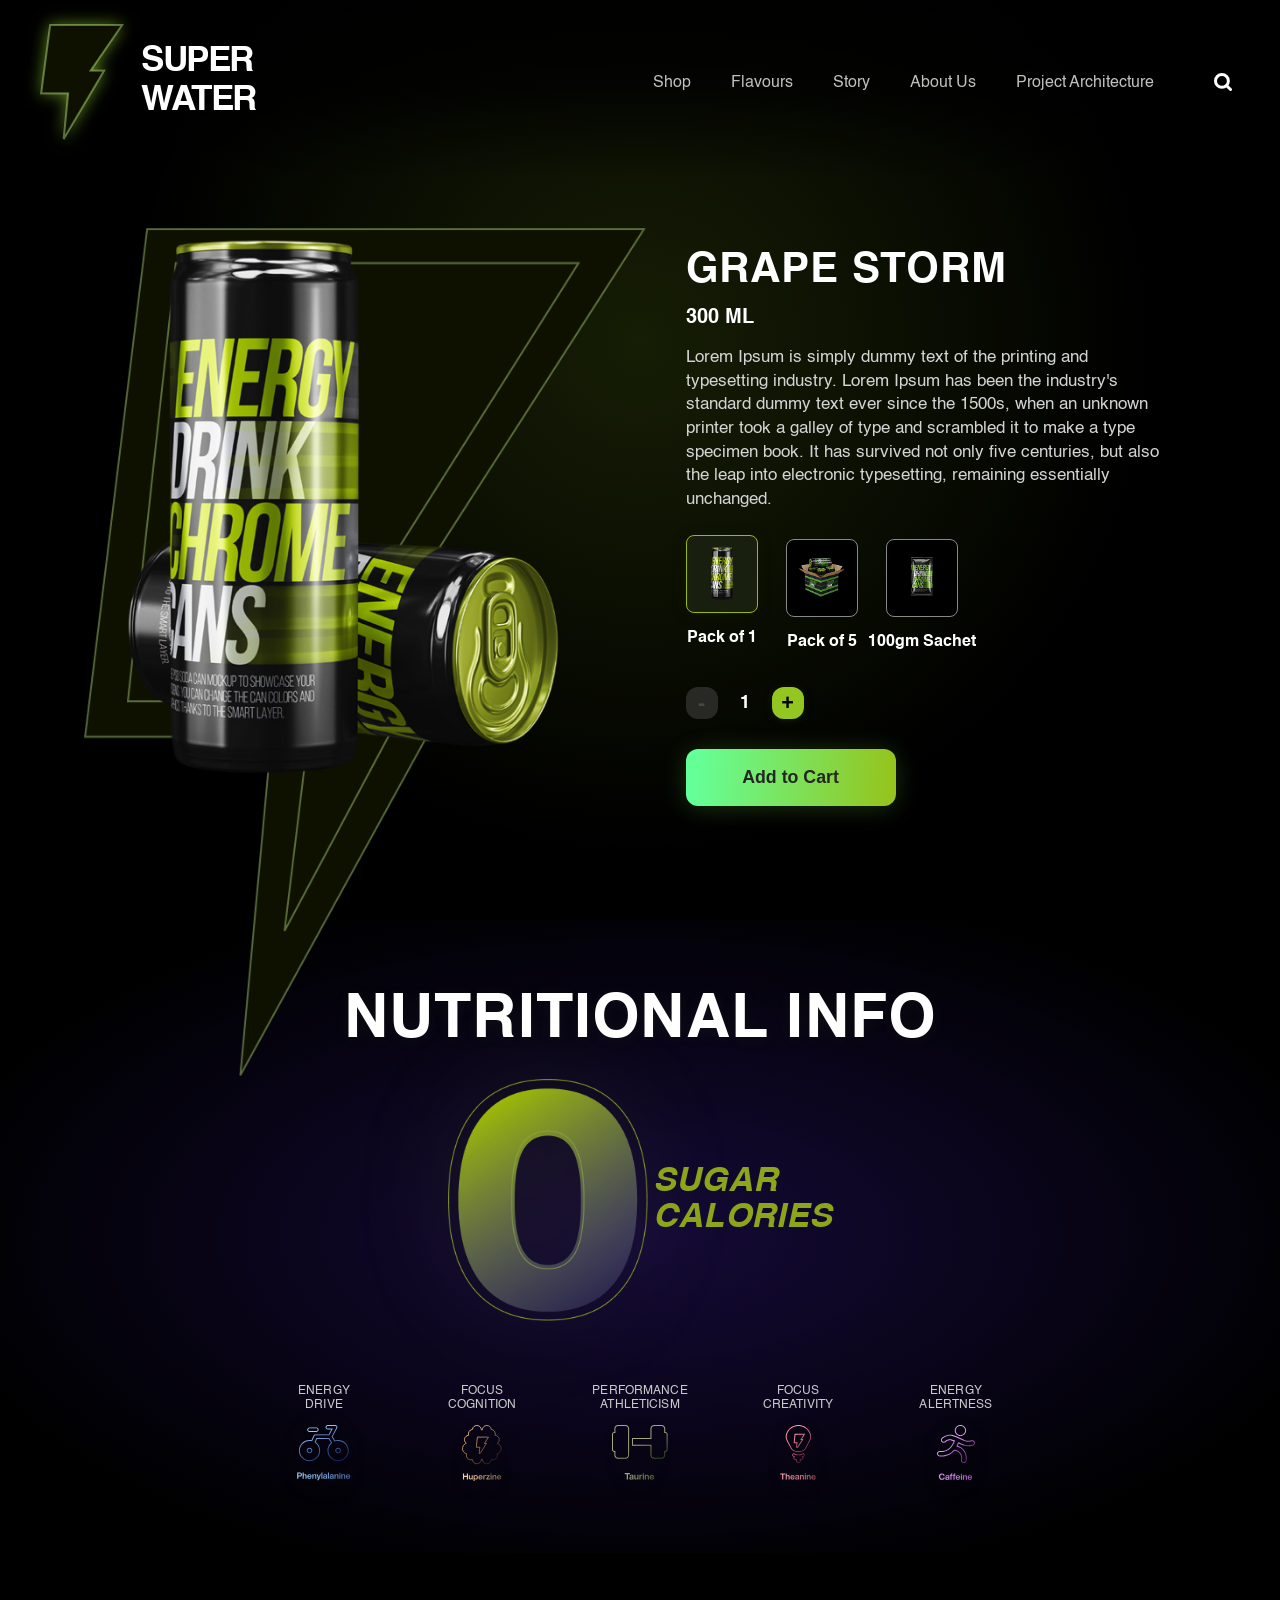
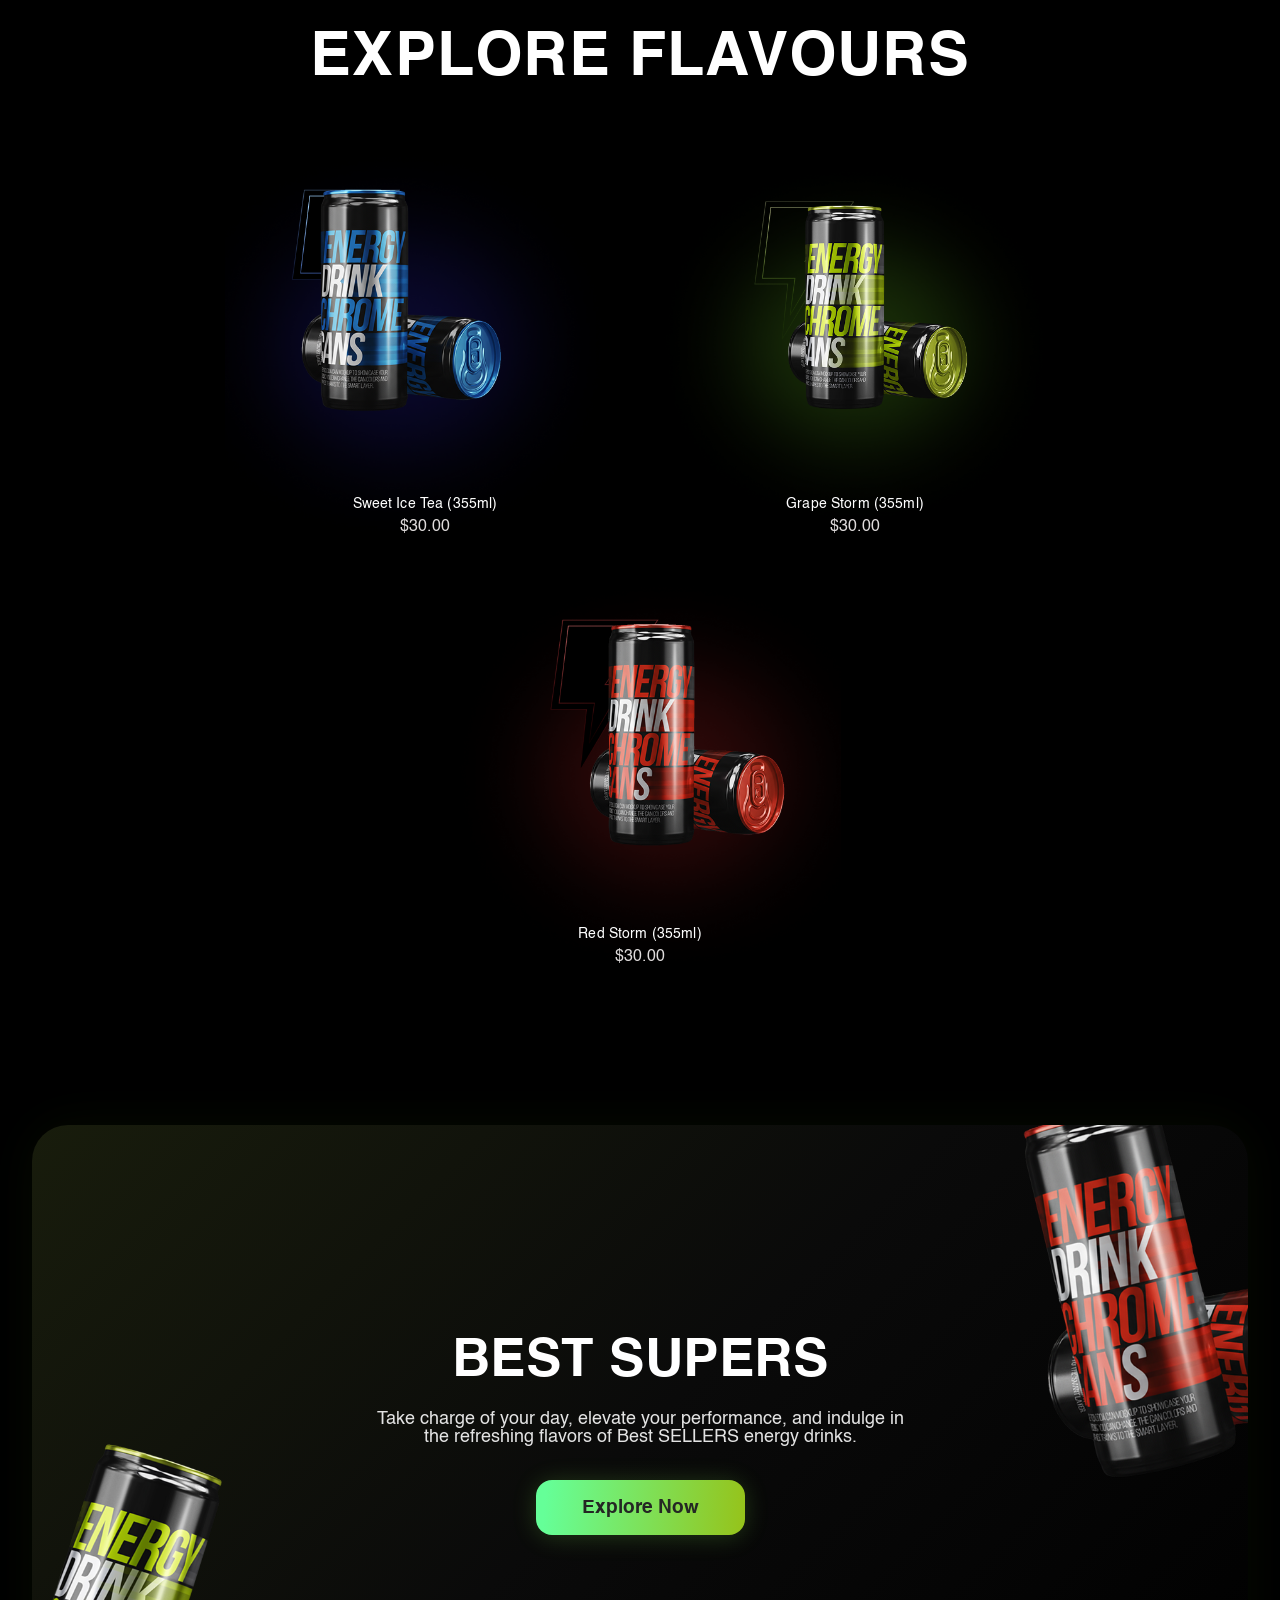
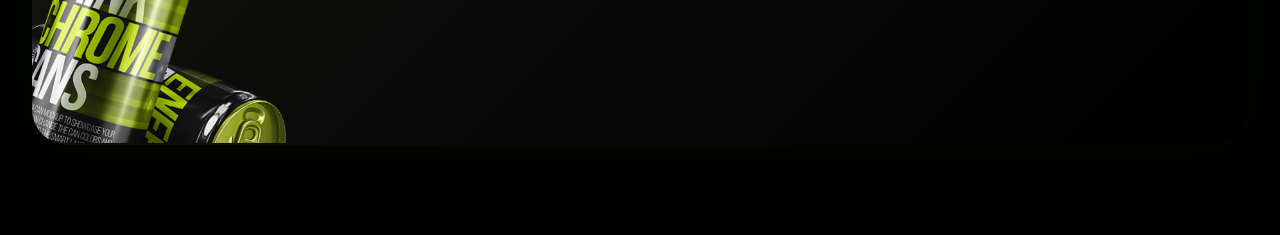
==== commit f7ec84c4: "fixes: Code refactoring and optimization" ====
--- a/index.html
+++ b/index.html
@@ -2,7 +2,7 @@
 <html lang="en">
 <head>
   <meta charset="UTF-8" />
-  <meta name="viewport" content="width=device-width, initial-scale=1.0"/>
+  <meta name="viewport" content="width=device-width, initial-scale=1.0" />
   <title>Super Water | Product Details</title>
   <meta name="description" content="Super Water Energy Drink - Grape Storm Flavor, 300ML">
   <link rel="stylesheet" href="css/style.css">
@@ -24,7 +24,7 @@
           <li class="nav__item"><a class="nav__link" href="#">Flavours</a></li>
           <li class="nav__item"><a class="nav__link" href="#">Story</a></li>
           <li class="nav__item"><a class="nav__link" href="#">About Us</a></li>
-          <li class="nav__item"><a class="nav__link" href="#">Contact</a></li>
+          <li class="nav__item"><a class="nav__link" href="architecture.html">Project Architecture</a></li>
         </ul>
         <button class="nav__search" aria-label="Search">
           <img src="assets/icons/search-icon.svg" alt="Search" class="nav__search-icon" />
@@ -40,20 +40,23 @@
         <li><a class="nav__link" href="#">Flavours</a></li>
         <li><a class="nav__link" href="#">Story</a></li>
         <li><a class="nav__link" href="#">About Us</a></li>
-        <li><a class="nav__link" href="#">Contact</a></li>
+        <li><a class="nav__link" href="architecture.html">Project Architecture</a></li>
       </ul>
-      <button class="nav__mobile-close" id="closeModal" aria-label="Close">&times;</button>
+      <button class="nav__mobile-close" id="closeModal" aria-label="Close menu">&times;</button>
     </div>
+    
     <main class="hero">
       <section class="hero__left">
-        <img src="assets/images/super-water-can.png" alt="Super Water Energy Drink" class="hero__product-img"/>
+        <img src="assets/images/super-water-can.png" alt="Super Water Energy Drink - Grape Storm flavor in 300ML can" class="hero__product-img" />
       </section>
+      
       <section class="hero__right">
         <h1 class="hero__title">GRAPE STORM</h1>
         <h2 class="hero__subtitle">300 ML</h2>
         <p class="hero__desc">
           Lorem Ipsum is simply dummy text of the printing and typesetting industry. Lorem Ipsum has been the industry's standard dummy text ever since the 1500s, when an unknown printer took a galley of type and scrambled it to make a type specimen book. It has survived not only five centuries, but also the leap into electronic typesetting, remaining essentially unchanged.
         </p>
+        
         <div class="hero__packs">
           <div class="pack-option pack-option--selected">
             <img src="assets/images/pack-1.png" alt="Pack of 1" class="pack-option__img" />
@@ -68,26 +71,28 @@
             <span class="pack-option__desc">100gm Sachet</span>
           </div>
         </div>
+        
         <div class="hero__quantity">
-          <button class="quantity__btn" id="decrementBtn" type="button">-</button>
-          <span class="quantity__count" id="quantityCount">1</span>
-          <button class="quantity__btn" id="incrementBtn" type="button">+</button>
+          <button class="quantity__btn" id="decrementBtn" type="button" aria-label="Decrease quantity">-</button>
+          <span class="quantity__count" id="quantityCount" aria-live="polite">1</span>
+          <button class="quantity__btn" id="incrementBtn" type="button" aria-label="Increase quantity">+</button>
         </div>
-        <button class="hero__addcart">Add to Cart</button>
+        
+        <button class="hero__addcart" type="button">Add to Cart</button>
       </section>
     </main>
   </div>
 
   <section class="nutrition">
-  <div class="nutrition__container">
-    <h2 class="nutrition__title">NUTRITIONAL INFO</h2>
-    <div class="nutrition__main">
-      <img src="assets/images/calories-text.png" alt="Zero Sugar Calories" class="nutrition__zero-img" />
-      <div class="nutrition__zero-labels">
-        <span class="nutrition__sugarcalories">SUGAR<br>CALORIES</span>
+    <div class="nutrition__container">
+      <h2 class="nutrition__title">NUTRITIONAL INFO</h2>
+      <div class="nutrition__main">
+        <img src="assets/images/calories-text.png" alt="Zero Sugar Calories" class="nutrition__zero-img" />
+        <div class="nutrition__zero-labels">
+          <span class="nutrition__sugarcalories">SUGAR<br>CALORIES</span>
+        </div>
       </div>
-    </div>
-    <div class="nutrition__benefits">
+      <div class="nutrition__benefits">
       <div class="nutrition__benefit">
         <span class="nutrition__benefit-label">ENERGY<br>DRIVE</span>
         <img src="assets/icons/energy-drive.svg" alt="Energy Drive Icon" class="nutrition__benefit-icon" />
@@ -108,14 +113,14 @@
         <span class="nutrition__benefit-label">ENERGY<br>ALERTNESS</span>
         <img src="assets/icons/energy-alertness.svg" alt="Energy Alertness Icon" class="nutrition__benefit-icon" />
       </div>
+      </div>
     </div>
-  </div>
-</section>
+  </section>
 
-<section class="flavours">
-  <div class="flavours__container">
-    <h2 class="flavours__title">EXPLORE FLAVOURS</h2>
-    <div class="flavours__grid">
+    <section class="flavours">
+    <div class="flavours__container">
+      <h2 class="flavours__title">EXPLORE FLAVOURS</h2>
+      <div class="flavours__grid">
       <div class="flavour-card">
         <div class="flavour-card__image flavour-card__image--blue">
           <img src="assets/images/sweet-ice-tea.png" alt="Sweet Ice Tea" />
@@ -143,33 +148,31 @@
           <p class="flavour-card__price">$30.00</p>
         </div>
       </div>
+      </div>
     </div>
-  </div>
-</section>
+  </section>
 
-<section class="best-supers">
-  <div class="best-supers__container">
-    <img
-      src="assets/images/best-left.png"
-      alt="Grape Chrome Can"
-      class="best-supers__can best-supers__can--left"
-    />
-    <div class="best-supers__content">
-      <h2 class="best-supers__title">BEST SUPERS</h2>
-      <p class="best-supers__desc">
-        Take charge of your day, elevate your performance, and indulge in the refreshing flavors of Best SELLERS energy drinks.
-      </p>
-      <a href="#" class="best-supers__cta">Explore Now</a>
+    <section class="best-supers">
+    <div class="best-supers__container">
+      <img
+        src="assets/images/best-left.png"
+        alt="Grape Chrome Can"
+        class="best-supers__can best-supers__can--left"
+      />
+      <div class="best-supers__content">
+        <h2 class="best-supers__title">BEST SUPERS</h2>
+        <p class="best-supers__desc">
+          Take charge of your day, elevate your performance, and indulge in the refreshing flavors of Best SELLERS energy drinks.
+        </p>
+        <a href="#" class="best-supers__cta">Explore Now</a>
+      </div>
+      <img
+        src="assets/images/best-right.png"
+        alt="Red Chrome Can"
+        class="best-supers__can best-supers__can--right"
+      />
     </div>
-    <img
-      src="assets/images/best-right.png"
-      alt="Red Chrome Can"
-      class="best-supers__can best-supers__can--right"
-    />
-  </div>
-</section>
-
-
+  </section>
 
   <script src="js/script.js"></script>
 </body>
--- a/css/style.css
+++ b/css/style.css
@@ -1,6 +1,68 @@
 /* ==========================================
    SUPER WATER - Product Page Stylesheet
    ========================================== */
+
+/* ==========================================
+   CSS CUSTOM PROPERTIES (VARIABLES)
+   ========================================== */
+:root {
+  /* Colors */
+  --color-primary: #b3ff35;
+  --color-primary-dark: #9DBA08;
+  --color-primary-darker: #8DA51A;
+  --color-secondary: #65FF98;
+  --color-accent: #75e620;
+  --color-bg-black: #000000;
+  --color-bg-dark: #0a0a0a;
+  --color-bg-gray: #1a1a1a;
+  --color-bg-light-gray: #232323;
+  --color-text-white: #ffffff;
+  --color-text-light: #d3d3d3;
+  --color-text-gray: #bfbfbf;
+  --color-text-dark-gray: #888888;
+  --color-border-gray: #888;
+  --color-border-dark: #333;
+  --color-dark-green: #181f0f;
+  --color-button-text: #242724;
+  
+  /* Gradients */
+  --gradient-primary: linear-gradient(94.25deg, #65FF98 4.65%, #9DBA08 113.58%);
+  --gradient-primary-hover: linear-gradient(88deg, #b3ff35 30%, #75e620 90%);
+  --gradient-radial-green: radial-gradient(circle at 50% 30%, rgba(147, 198, 33, 0.15) 0%, rgba(147, 198, 33, 0.08) 25%, rgba(0, 0, 0, 0) 50%);
+  --gradient-radial-purple: radial-gradient(ellipse at center, rgba(67, 33, 179, 0.309) 0%, rgba(180, 170, 240, 0) 80%);
+  --gradient-header: linear-gradient(180deg, rgba(0, 0, 0, 0.9) 0%, rgba(0, 0, 0, 0.7) 50%, rgba(0, 0, 0, 0) 100%);
+  --gradient-best-supers: linear-gradient(135deg, #181c0c 0%, #0a0a0a 50%, #000000 100%);
+  
+  /* Shadows */
+  --shadow-glow-primary: 0 0 8px rgba(179, 255, 53, 0.5);
+  --shadow-glow-primary-sm: 0 0 4px rgba(179, 255, 53, 0.6);
+  --shadow-button: 0 2px 24px 0 rgba(136, 245, 82, 0.2);
+  --shadow-button-hover: 0 4px 28px 0 rgba(179, 255, 53, 0.4);
+  --shadow-pack-option: 0 2px 16px 0 rgba(13, 38, 10, 0.2);
+  
+  /* Spacing */
+  --spacing-xs: 4px;
+  --spacing-sm: 8px;
+  --spacing-md: 16px;
+  --spacing-lg: 24px;
+  --spacing-xl: 32px;
+  --spacing-xxl: 40px;
+  
+  /* Border Radius */
+  --radius-sm: 8px;
+  --radius-md: 12px;
+  --radius-lg: 16px;
+  --radius-xl: 36px;
+  
+  /* Transitions */
+  --transition-fast: 0.2s ease;
+  --transition-normal: 0.3s ease;
+  --transition-slow: 0.6s ease;
+  
+  /* Font Families */
+  --font-primary: 'Helvetica', -apple-system, BlinkMacSystemFont, 'Segoe UI', Arial, sans-serif;
+  --font-secondary: 'Helvetica', 'Inter', Arial, sans-serif;
+}
 
 /* ==========================================
    FONT FACE DECLARATIONS
@@ -76,9 +138,9 @@
 
 body {
   margin: 0;
-  background: #000000;
-  color: #fff;
-  font-family: 'Helvetica', -apple-system, BlinkMacSystemFont, 'Segoe UI', Arial, sans-serif;
+  background: var(--color-bg-black);
+  color: var(--color-text-white);
+  font-family: var(--font-primary);
   overflow-x: hidden;
 }
 
@@ -86,8 +148,8 @@
    PRODUCT PAGE CONTAINER
    ========================================== */
 .product-page {
-  background: #000000;
-  background-image: radial-gradient(circle at 50% 30%, rgba(147, 198, 33, 0.15) 0%, rgba(147, 198, 33, 0.08) 25%, rgba(0, 0, 0, 0) 50%);
+  background: var(--color-bg-black);
+  background-image: var(--gradient-radial-green);
   padding: 0;
   position: relative;
 }
@@ -99,11 +161,11 @@
   display: flex;
   align-items: center;
   justify-content: space-between;
-  padding: 24px 40px 0 40px;
-  position: relative;
-  background: linear-gradient(180deg, rgba(0, 0, 0, 0.9) 0%, rgba(0, 0, 0, 0.7) 50%, rgba(0, 0, 0, 0) 100%);
+  padding: var(--spacing-lg) var(--spacing-xxl) 0 var(--spacing-xxl);
+  position: relative;
+  background: var(--gradient-header);
   z-index: 100;
-  padding-bottom: 40px;
+  padding-bottom: var(--spacing-xxl);
 }
 
 .header__logo {
@@ -114,7 +176,7 @@
   letter-spacing: -0.04em;
   line-height: 1.1;
   cursor: pointer;
-  transition: transform 0.2s ease;
+  transition: transform var(--transition-fast);
 }
 
 .header__logo:hover {
@@ -122,9 +184,9 @@
 }
 
 .header__logo-icon {
-  margin-right: 16px;
+  margin-right: var(--spacing-md);
   animation: pulse 2s ease-in-out infinite;
-  filter: drop-shadow(0 0 8px rgba(179, 255, 53, 0.5));
+  filter: drop-shadow(var(--shadow-glow-primary));
 }
 
 @keyframes pulse {
@@ -138,20 +200,20 @@
 
 .header__logo-text {
   display: block;
-  color: #fff;
+  color: var(--color-text-white);
 }
 
 /* Navigation Styles */
 .nav {
   display: flex;
   align-items: center;
-  gap: 32px;
+  gap: var(--spacing-xl);
 }
 
 .nav__list {
   display: flex;
   align-items: center;
-  gap: 24px;
+  gap: var(--spacing-lg);
   list-style: none;
   padding: 0;
   margin: 0;
@@ -159,11 +221,11 @@
 
 .nav__link {
   text-decoration: none;
-  color: #bfbfbf;
+  color: var(--color-text-gray);
   font-size: 1.03rem;
-  padding: 4px 8px;
-  position: relative;
-  transition: color 0.2s ease;
+  padding: var(--spacing-xs) var(--spacing-sm);
+  position: relative;
+  transition: color var(--transition-fast);
 }
 
 .nav__link::after {
@@ -173,13 +235,13 @@
   left: 50%;
   width: 0;
   height: 2px;
-  background: #b3ff35;
-  transition: width 0.3s ease, left 0.3s ease;
+  background: var(--color-primary);
+  transition: width var(--transition-normal), left var(--transition-normal);
 }
 
 .nav__link:hover,
 .nav__link:focus {
-  color: #b3ff35;
+  color: var(--color-primary);
   font-weight: 600;
 }
 
@@ -191,12 +253,12 @@
 .nav__search {
   background: transparent;
   border: none;
-  color: #bfbfbf;
+  color: var(--color-text-gray);
   font-size: 1.08rem;
   margin-left: 12px;
   cursor: pointer;
-  transition: all 0.2s ease;
-  padding: 8px;
+  transition: all var(--transition-fast);
+  padding: var(--spacing-sm);
   display: flex;
   align-items: center;
   justify-content: center;
@@ -205,23 +267,23 @@
 .nav__search-icon {
   width: 18px;
   height: 18px;
-  transition: all 0.2s ease;
+  transition: all var(--transition-fast);
 }
 
 .nav__search:hover .nav__search-icon {
   transform: scale(1.2);
-  filter: drop-shadow(0 0 4px rgba(179, 255, 53, 0.6));
+  filter: drop-shadow(var(--shadow-glow-primary-sm));
 }
 
 .nav__menu-btn {
   display: none;
   background: none;
   border: none;
-  color: #b3ff35;
+  color: var(--color-primary);
   font-size: 2.1rem;
   cursor: pointer;
-  margin-left: 16px;
-  transition: transform 0.2s ease;
+  margin-left: var(--spacing-md);
+  transition: transform var(--transition-fast);
 }
 
 .nav__menu-btn:hover {
@@ -240,8 +302,8 @@
   z-index: 2000;
   background: rgba(35, 35, 35, 0.98);
   backdrop-filter: blur(10px);
-  padding: 32px 0 0 0;
-  animation: slideDown 0.3s ease;
+  padding: var(--spacing-xl) 0 0 0;
+  animation: slideDown var(--transition-normal);
 }
 
 .nav__mobile-modal.active {
@@ -251,7 +313,7 @@
 .nav__mobile-list {
   list-style: none;
   margin: 0;
-  padding: 0 24px;
+  padding: 0 var(--spacing-lg);
   display: flex;
   flex-direction: column;
   gap: 20px;
@@ -260,20 +322,20 @@
 
 .nav__mobile-list .nav__link {
   display: block;
-  padding: 12px 8px;
+  padding: 12px var(--spacing-sm);
   border-bottom: 1px solid rgba(179, 255, 53, 0.1);
 }
 
 .nav__mobile-close {
   position: absolute;
-  top: 16px;
-  right: 24px;
+  top: var(--spacing-md);
+  right: var(--spacing-lg);
   background: none;
   border: none;
   font-size: 2rem;
-  color: #b3ff35;
+  color: var(--color-primary);
   cursor: pointer;
-  transition: transform 0.2s ease;
+  transition: transform var(--transition-fast);
 }
 
 .nav__mobile-close:hover {
@@ -346,10 +408,10 @@
 .hero__title {
   font-size: 2.6rem;
   font-weight: 700;
-  font-family: 'Helvetica', sans-serif;
+  font-family: var(--font-primary);
   letter-spacing: 0.02em;
-  margin: 0 0 16px 0;
-  color: #fff;
+  margin: 0 0 var(--spacing-md) 0;
+  color: var(--color-text-white);
   animation: fadeInUp 0.6s ease;
 }
 
@@ -367,7 +429,7 @@
 .hero__subtitle {
   font-size: 1.25rem;
   font-weight: 700;
-  color: #fff;
+  color: var(--color-text-white);
   margin: 0 0 18px 0;
   animation: fadeInUp 0.6s ease 0.1s backwards;
 }
@@ -375,7 +437,7 @@
 .hero__desc {
   font-size: 1.055rem;
   max-width: 480px;
-  color: #d3d3d3;
+  color: var(--color-text-light);
   margin: 0 0 28px 0;
   line-height: 1.4;
   animation: fadeInUp 0.6s ease 0.2s backwards;
@@ -397,19 +459,19 @@
   flex-direction: column;
   align-items: center;
   cursor: pointer;
-  border-radius: 8px;
-  padding: 8px 8px;
+  border-radius: var(--radius-sm);
+  padding: var(--spacing-sm) var(--spacing-sm);
   background: black;
-  border: 1.5px solid #888;
-  transition: all 0.3s ease;
+  border: 1.5px solid var(--color-border-gray);
+  transition: all var(--transition-normal);
   position: relative;
 }
 
 .pack-option--selected,
 .pack-option:hover {
-  background: #181f0f;
-  border-color: #9DBA08;
-  box-shadow: 0 2px 16px 0 rgba(13, 38, 10, 0.2);
+  background: var(--color-dark-green);
+  border-color: var(--color-primary-dark);
+  box-shadow: var(--shadow-pack-option);
   transform: translateY(-4px);
 }
 
@@ -418,7 +480,7 @@
   height: 54px;
   object-fit: contain;
   margin-bottom: 6px;
-  transition: transform 0.2s ease;
+  transition: transform var(--transition-fast);
 }
 
 .pack-option:hover .pack-option__img,
@@ -427,17 +489,17 @@
 }
 
 .pack-option__desc {
-  color: #fff;
+  color: var(--color-text-white);
   font-weight: 600;
   font-size: 0.99rem;
   margin-top: 14px;
-  margin-bottom: 0; /* Keep zero since label is below image */
+  margin-bottom: 0;
   text-align: center;
   position: absolute;
   left: 50%;
-  bottom: -34px; /* Move label below box across all cards */
+  bottom: -34px;
   transform: translateX(-50%);
-  pointer-events: none; /* Label shouldn't affect click */
+  pointer-events: none;
   white-space: nowrap;
 }
 
@@ -461,20 +523,20 @@
 .quantity__btn {
   width: 32px;
   height: 32px;
-  border-radius: 12px;
+  border-radius: var(--radius-md);
   border: none;
   background: #93C621;
   color: black;
   font-size: 1.35rem;
   font-weight: bold;
   cursor: pointer;
-  transition: all 0.2s ease;
+  transition: all var(--transition-fast);
   box-shadow: 0 1px 8px 0 rgba(38, 63, 38, 0.33);
 }
 
 .quantity__btn:hover {
-  background: #b3ff35;
-  color: #232323;
+  background: var(--color-primary);
+  color: var(--color-bg-light-gray);
   transform: scale(1.1);
 }
 
@@ -484,7 +546,7 @@
 
 .quantity__btn:disabled {
   background: #4a4a4a;
-  color: #888;
+  color: var(--color-text-dark-gray);
   cursor: not-allowed;
   opacity: 0.5;
   box-shadow: none;
@@ -500,25 +562,25 @@
   font-size: 1.15rem;
   min-width: 28px;
   text-align: center;
-  color: #fff;
+  color: var(--color-text-white);
 }
 
 /* ==========================================
    ADD TO CART BUTTON
    ========================================== */
 .hero__addcart {
-  margin-top: 0px;
-  padding: 18px 0px;
+  margin-top: 0;
+  padding: 18px 0;
   width: 210px;
   font-size: 1.11rem;
-  border-radius: 12px;
+  border-radius: var(--radius-md);
   border: none;
-  color: #242724;
-  background: linear-gradient(94.25deg, #65FF98 4.65%, #9DBA08 113.58%);
+  color: var(--color-button-text);
+  background: var(--gradient-primary);
   font-weight: 700;
   cursor: pointer;
-  box-shadow: 0 2px 24px 0 rgba(136, 245, 82, 0.2);
-  transition: all 0.3s ease;
+  box-shadow: var(--shadow-button);
+  transition: all var(--transition-normal);
   animation: fadeInUp 0.6s ease 0.5s backwards;
   position: relative;
   overflow: hidden;
@@ -534,7 +596,7 @@
   border-radius: 50%;
   background: rgba(255, 255, 255, 0.3);
   transform: translate(-50%, -50%);
-  transition: width 0.6s, height 0.6s;
+  transition: width var(--transition-slow), height var(--transition-slow);
 }
 
 .hero__addcart:hover::before {
@@ -543,9 +605,8 @@
 }
 
 .hero__addcart:hover {
-  background: linear-gradient(88deg, #b3ff35 30%, #75e620 90%);
-  /* color: #fff; */
-  box-shadow: 0 4px 28px 0 rgba(179, 255, 53, 0.4);
+  background: var(--gradient-primary-hover);
+  box-shadow: var(--shadow-button-hover);
   transform: translateY(-2px);
 }
 
@@ -716,7 +777,7 @@
    ========================================== */
 button:focus,
 a:focus {
-  outline: 2px solid #b3ff35;
+  outline: 2px solid var(--color-primary);
   outline-offset: 2px;
 }
 
@@ -738,8 +799,8 @@
 /* --- Nutrition Info Section --- */
 .nutrition {
   width: 100%;
-  background: #000000;
-background-image: radial-gradient(ellipse at center, rgba(67, 33, 179, 0.309) 0%, rgba(180, 170, 240, 0) 80%);
+  background: var(--color-bg-black);
+  background-image: var(--gradient-radial-purple);
   padding: 70px 0 70px 0;
   display: flex;
   justify-content: center;
@@ -762,11 +823,11 @@
   align-items: center;
 }
 .nutrition__title {
-  font-family: 'Helvetica', 'Inter', Arial, sans-serif;
+  font-family: var(--font-secondary);
   font-weight: 700;
   font-size: 3.8rem;
   letter-spacing: 0.02em;
-  color: #fff;
+  color: var(--color-text-white);
   text-align: center;
   margin-bottom: 28px;
   text-shadow: 0 2px 16px rgba(128,180,45,0.07);
@@ -794,11 +855,11 @@
   margin-left: 4px;
 }
 .nutrition__sugarcalories {
-  font-family: 'Helvetica', 'Inter', Arial, sans-serif;
+  font-family: var(--font-secondary);
   font-style: italic;
   font-weight: 700;
   font-size: 2.1rem;
-  color: #8DA51A;
+  color: var(--color-primary-darker);
   line-height: 1.08;
   letter-spacing: 0.01em;
   text-align: left;
@@ -891,7 +952,7 @@
 /* --- Explore Flavours Section --- */
 .flavours {
   width: 100%;
-  background: #000;
+  background: var(--color-bg-black);
   padding: 75px 0 60px 0;
   display: flex;
   justify-content: center;
@@ -910,10 +971,10 @@
 }
 
 .flavours__title {
-  font-family: 'Helvetica', 'Inter', Arial, sans-serif;
+  font-family: var(--font-secondary);
   font-weight: 800;
   font-size: 3.8rem;
-  color: #fff;
+  color: var(--color-text-white);
   text-align: center;
   letter-spacing: 0.02em;
   margin-bottom: 46px;
@@ -947,7 +1008,7 @@
   display: flex;
   align-items: center;
   justify-content: center;
-  border-radius: 16px;
+  border-radius: var(--radius-lg);
   position: relative;
   overflow: hidden;
 }
@@ -1031,7 +1092,7 @@
 /* --- Best Supers Section --- */
 .best-supers {
   width: 100%;
-  background: #000;
+  background: var(--color-bg-black);
   padding: 80px 0 90px 0;
   display: flex;
   justify-content: center;
@@ -1045,18 +1106,8 @@
   margin: 0 auto;
   width: 95%;
   min-height: 620px;
-  background: linear-gradient(
-    /* Direction: from top-left to bottom-right (135 degrees) */
-    135deg, 
-    /* Starting Color: Very dark, desaturated olive-green/yellow-black */
-    #181c0c 0%,
-    /* Transition Color: Darker black */
-    #0a0a0a 50%, 
-    /* Ending Color: Solid black */
-    #000000 100%
-  );
-
-  border-radius: 36px;
+  background: var(--gradient-best-supers);
+  border-radius: var(--radius-xl);
   box-shadow: 0 0 52px 0 rgba(24, 41, 9, 0.26);
   position: relative;
   display: flex;
@@ -1076,17 +1127,17 @@
 }
 
 .best-supers__title {
-  font-family: 'Helvetica', 'Inter', Arial, sans-serif;
+  font-family: var(--font-secondary);
   font-weight: 800;
   font-size: 3.3rem;
-  color: #fff;
+  color: var(--color-text-white);
   text-align: center;
   letter-spacing: 0.01em;
   margin-bottom: 22px;
 }
 
 .best-supers__desc {
-  font-family: 'Helvetica', 'Inter', Arial, sans-serif;
+  font-family: var(--font-secondary);
   color: #e3e3e3;
   font-size: 1.11rem;
   margin-bottom: 34px;
@@ -1100,15 +1151,15 @@
   text-decoration: none;
   padding: 18px 46px 18px 46px;
   margin: 0 auto;
-  font-family: 'Helvetica', 'Inter', Arial, sans-serif;
+  font-family: var(--font-secondary);
   font-size: 1.21rem;
   font-weight: 700;
-  border-radius: 16px;
-  background: linear-gradient(94.25deg, #65FF98 4.65%, #9DBA08 113.58%);
-  color: #242724;
-  box-shadow: 0 2px 24px 0 rgba(136, 245, 82, 0.2);
+  border-radius: var(--radius-lg);
+  background: var(--gradient-primary);
+  color: var(--color-button-text);
+  box-shadow: var(--shadow-button);
   text-align: center;
-  transition: all 0.3s ease;
+  transition: all var(--transition-normal);
   position: relative;
   overflow: hidden;
 }
@@ -1123,7 +1174,7 @@
   border-radius: 50%;
   background: rgba(255, 255, 255, 0.3);
   transform: translate(-50%, -50%);
-  transition: width 0.6s, height 0.6s;
+  transition: width var(--transition-slow), height var(--transition-slow);
 }
 
 .best-supers__cta:hover::before {
@@ -1132,9 +1183,9 @@
 }
 
 .best-supers__cta:hover {
-  background: linear-gradient(88deg, #b3ff35 30%, #75e620 90%);
-  color: #242724;
-  box-shadow: 0 4px 28px 0 rgba(179, 255, 53, 0.4);
+  background: var(--gradient-primary-hover);
+  color: var(--color-button-text);
+  box-shadow: var(--shadow-button-hover);
   transform: translateY(-2px);
 }
 
